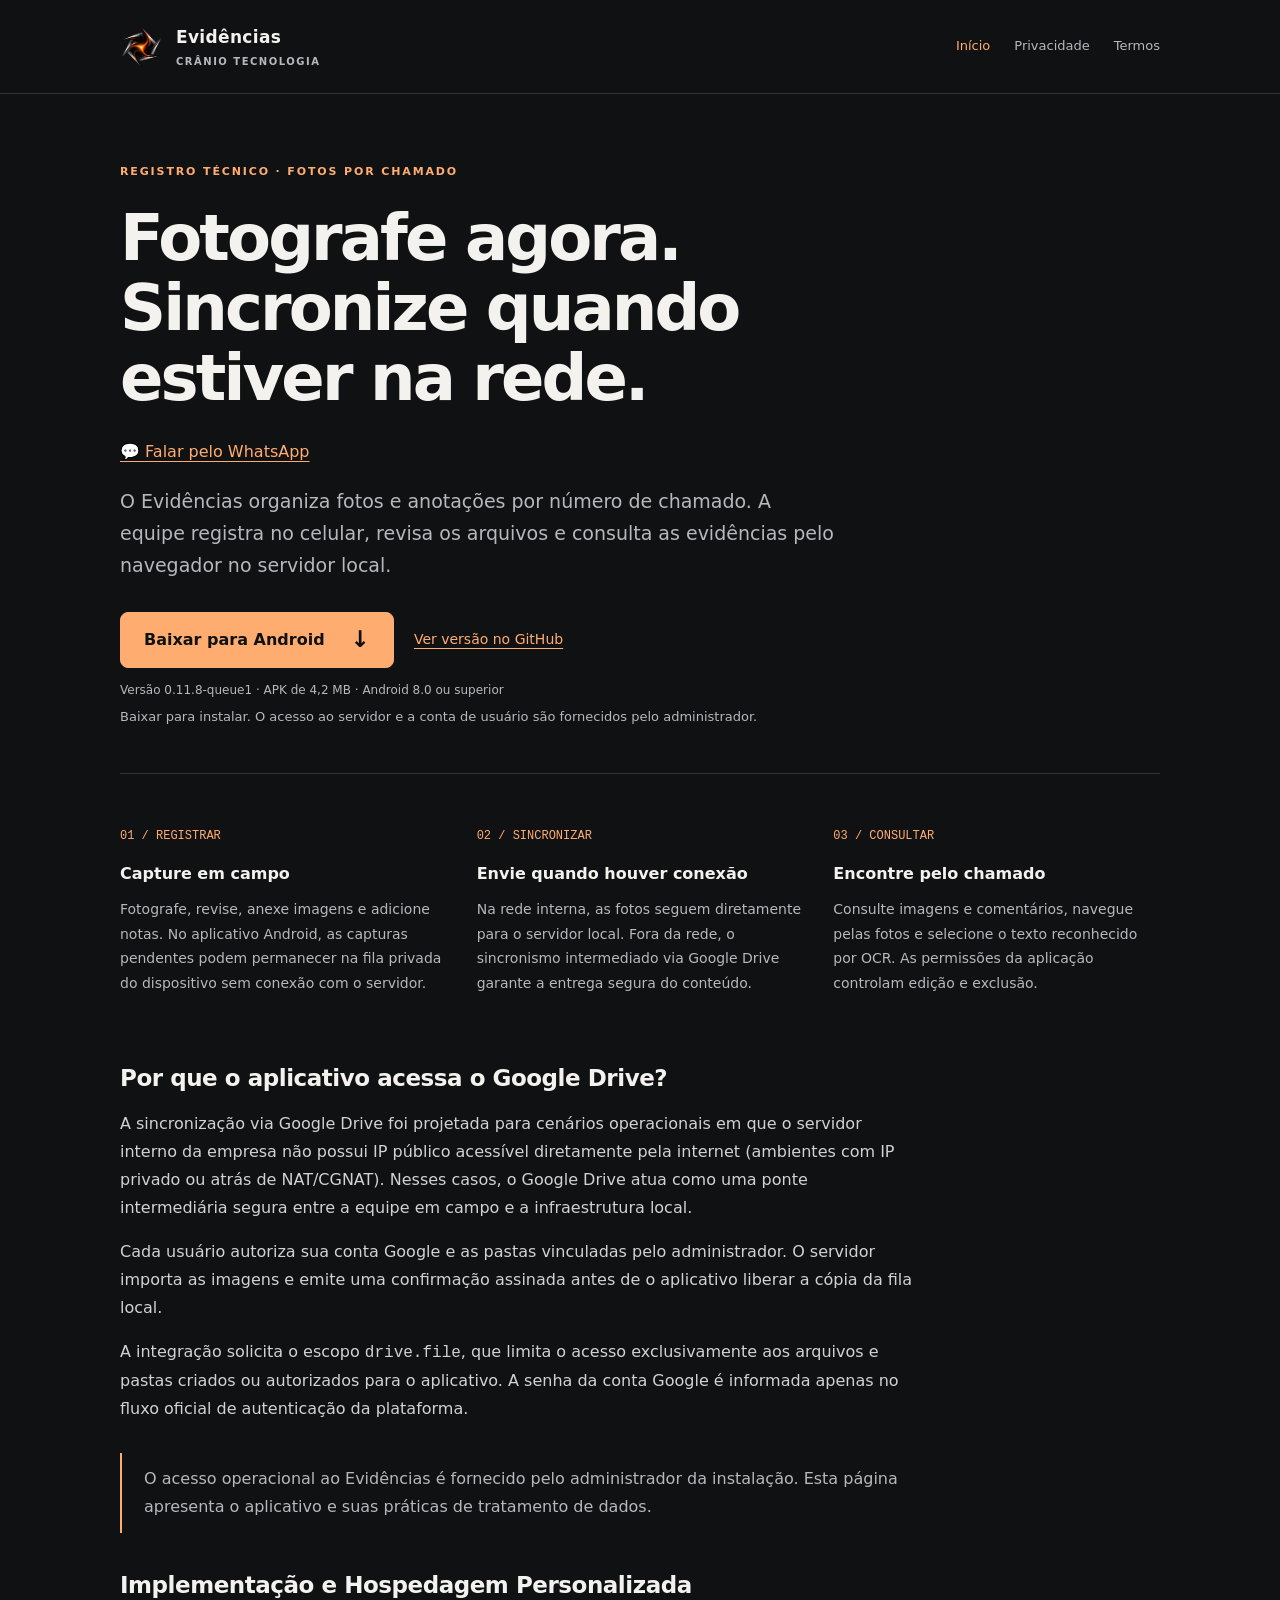
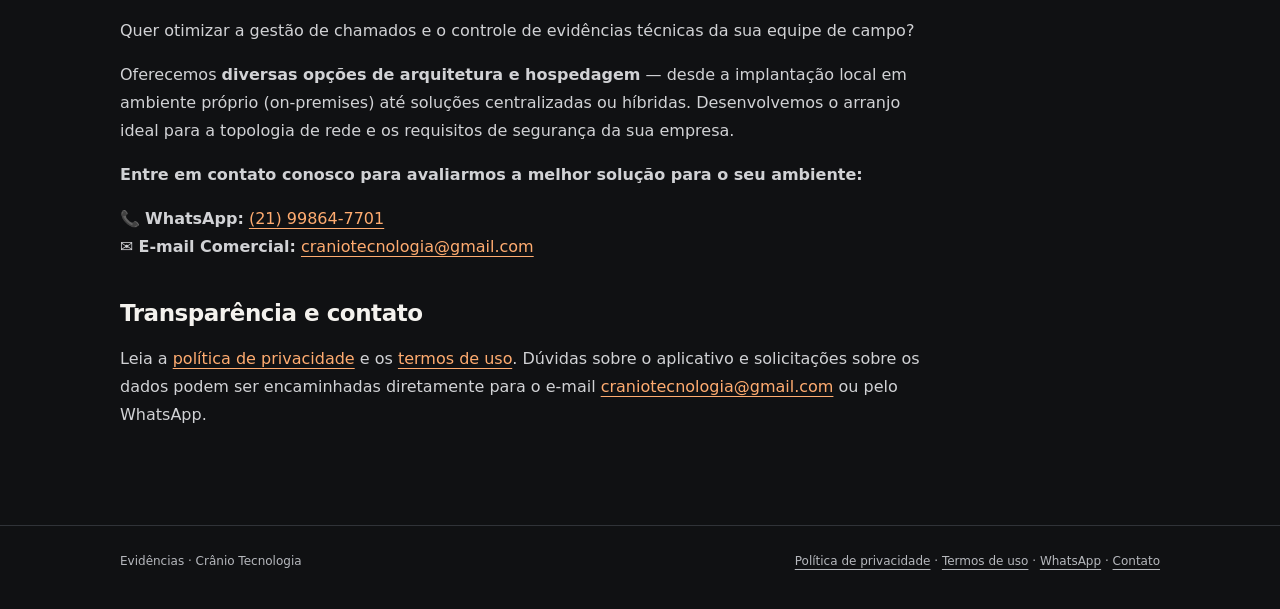
==== index.html @ 1a5af0d9 "Update index.html" ====
<!doctype html>
<html lang="pt-BR">
<head>
  <meta charset="UTF-8">
  <meta name="viewport" content="width=device-width,initial-scale=1">
  <title>Registro de evidências | Evidências — Crânio Tecnologia</title>
  <meta name="description" content="Evidências: registro de fotos por chamado, captura offline e sincronização com servidor local por rede interna ou Google Drive.">
  <link rel="canonical" href="https://craniotecnologia-lang.github.io/">
  <link rel="icon" href="logo.png">
  <link rel="stylesheet" href="style.css">
</head>
<body>
  <header>
    <div class="wrap top">
      <a class="brand" href="index.html">
        <img src="logo.png" width="43" height="43" alt="">
        <span>Evidências<small>Crânio Tecnologia</small></span>
      </a>
      <nav aria-label="Navegação principal">
        <a href="index.html" aria-current="page">Início</a>
        <a href="privacidade.html">Privacidade</a>
        <a href="termos.html">Termos</a>
      </nav>
    </div>
  </header>

  <main class="wrap">
    <div class="eyebrow">Registro técnico · fotos por chamado</div>
    <h1>Fotografe agora.<br>Sincronize quando estiver na rede.</h1>
    
    <!-- Botão do WhatsApp destacado no topo -->
    <div>
      <a class="btn-whatsapp-topo" href="https://wa.me/5521998647701" target="_blank" rel="noopener">
        💬 Falar pelo WhatsApp
      </a>
    </div>

    <p class="intro">O Evidências organiza fotos e anotações por número de chamado. A equipe registra no celular, revisa os arquivos e consulta as evidências pelo navegador no servidor local.</p>

    <section class="download-section" aria-label="Download do aplicativo Android">
      <div class="download-actions">
        <a class="download-button" href="https://github.com/craniotecnologia-lang/craniotecnologia-lang.github.io/releases/download/android-v0.11.8-queue1/evidencias-android-v0.11.8-queue1.apk">Baixar para Android <span aria-hidden="true">↓</span></a>
        <a class="repository-link" href="https://github.com/craniotecnologia-lang/craniotecnologia-lang.github.io/releases/tag/android-v0.11.8-queue1">Ver versão no GitHub</a>
      </div>
      <p class="download-details">Versão 0.11.8-queue1 · APK de 4,2 MB · Android 8.0 ou superior</p>
      <p class="download-help">Baixar para instalar. O acesso ao servidor e a conta de usuário são fornecidos pelo administrador.</p>
    </section>

    <hr class="rule">

    <section class="features" aria-label="Como funciona">
      <article>
        <span class="number">01 / REGISTRAR</span>
        <h3>Capture em campo</h3>
        <p>Fotografe, revise, anexe imagens e adicione notas. No aplicativo Android, as capturas pendentes podem permanecer na fila privada do dispositivo sem conexão com o servidor.</p>
      </article>
      <article>
        <span class="number">02 / SINCRONIZAR</span>
        <h3>Envie quando houver conexão</h3>
        <p>Na rede interna, as fotos seguem diretamente para o servidor local. Fora da rede, o sincronismo intermediado via Google Drive garante a entrega segura do conteúdo.</p>
      </article>
      <article>
        <span class="number">03 / CONSULTAR</span>
        <h3>Encontre pelo chamado</h3>
        <p>Consulte imagens e comentários, navegue pelas fotos e selecione o texto reconhecido por OCR. As permissões da aplicação controlam edição e exclusão.</p>
      </article>
    </section>

    <section class="document">
      <h2>Por que o aplicativo acessa o Google Drive?</h2>
      <p>A sincronização via Google Drive foi projetada para cenários operacionais em que o servidor interno da empresa não possui IP público acessível diretamente pela internet (ambientes com IP privado ou atrás de NAT/CGNAT). Nesses casos, o Google Drive atua como uma ponte intermediária segura entre a equipe em campo e a infraestrutura local.</p>
      <p>Cada usuário autoriza sua conta Google e as pastas vinculadas pelo administrador. O servidor importa as imagens e emite uma confirmação assinada antes de o aplicativo liberar a cópia da fila local.</p>
      <p>A integração solicita o escopo <code>drive.file</code>, que limita o acesso exclusivamente aos arquivos e pastas criados ou autorizados para o aplicativo. A senha da conta Google é informada apenas no fluxo oficial de autenticação da plataforma.</p>
      
      <div class="notice">
        O acesso operacional ao Evidências é fornecido pelo administrador da instalação. Esta página apresenta o aplicativo e suas práticas de tratamento de dados.
      </div>

      <h2>Implementação e Hospedagem Personalizada</h2>
      <p>Quer otimizar a gestão de chamados e o controle de evidências técnicas da sua equipe de campo?</p>
      <p>Oferecemos <strong>diversas opções de arquitetura e hospedagem</strong> — desde a implantação local em ambiente próprio (on-premises) até soluções centralizadas ou híbridas. Desenvolvemos o arranjo ideal para a topologia de rede e os requisitos de segurança da sua empresa.</p>
      <p><strong>Entre em contato conosco para avaliarmos a melhor solução para o seu ambiente:</strong></p>
      <p>
        📞 <strong>WhatsApp:</strong> <a href="https://wa.me/5521998647701" target="_blank" rel="noopener">(21) 99864-7701</a><br>
        ✉️ <strong>E-mail Comercial:</strong> <a href="mailto:craniotecnologia@gmail.com">craniotecnologia@gmail.com</a>
      </p>

      <h2>Transparência e contato</h2>
      <p>Leia a <a href="privacidade.html">política de privacidade</a> e os <a href="termos.html">termos de uso</a>. Dúvidas sobre o aplicativo e solicitações sobre os dados podem ser encaminhadas diretamente para o e-mail <a href="mailto:craniotecnologia@gmail.com">craniotecnologia@gmail.com</a> ou pelo WhatsApp.</p>
    </section>
  </main>

  <footer>
    <div class="wrap bottom">
      <span>Evidências · Crânio Tecnologia</span>
      <span>
        <a href="privacidade.html">Política de privacidade</a> · 
        <a href="termos.html">Termos de uso</a> · 
        <a href="https://wa.me/5521998647701" target="_blank" rel="noopener">WhatsApp</a> · 
        <a href="mailto:craniotecnologia@gmail.com">Contato</a>
      </span>
    </div>
  </footer>
</body>
</html>
---- style.css ----
@charset "UTF-8";
:root{color-scheme:dark;--bg:#101113;--panel:#191b1e;--text:#f4f2ee;--muted:#b6b8bd;--line:#303338;--accent:#ffac70}*{box-sizing:border-box}html{scroll-behavior:smooth}body{margin:0;background:var(--bg);color:var(--text);font:16px/1.75 system-ui,-apple-system,BlinkMacSystemFont,"Segoe UI",sans-serif}a{color:var(--accent);text-underline-offset:4px}a:hover{color:#fff}a:focus-visible{outline:2px solid var(--accent);outline-offset:5px}.wrap{width:min(1040px,calc(100% - 44px));margin:auto}header{border-bottom:1px solid var(--line)}.top{display:flex;align-items:center;justify-content:space-between;gap:24px;padding:23px 0;flex-wrap:wrap}.brand{display:flex;align-items:center;gap:13px;color:var(--text);text-decoration:none;font-size:17px;font-weight:650;letter-spacing:.02em}.brand img{width:43px;height:43px;object-fit:contain}.brand small{display:block;color:var(--muted);font-size:10px;letter-spacing:.15em;text-transform:uppercase}nav{display:flex;gap:24px;flex-wrap:wrap}nav a{color:var(--muted);font-size:13px;text-decoration:none}nav a[aria-current=page]{color:var(--accent)}main{padding:68px 0 80px}.eyebrow{color:var(--accent);font-size:11px;letter-spacing:.17em;text-transform:uppercase;font-weight:650}h1{font-size:clamp(36px,6vw,64px);line-height:1.1;letter-spacing:-.045em;font-weight:600;margin:21px 0 24px;max-width:850px}h2{font-size:23px;line-height:1.35;letter-spacing:-.02em;margin:37px 0 13px}h3{font-size:16px;margin:0 0 9px}.intro{font-size:19px;line-height:1.7;max-width:720px;color:var(--muted)}.rule{margin:46px 0;border:0;border-top:1px solid var(--line)}.features{display:grid;grid-template-columns:repeat(3,1fr);gap:30px;padding:9px 0 31px}.number{font:12px ui-monospace,monospace;color:var(--accent);display:block;margin-bottom:17px}.features p{color:var(--muted);font-size:14px;margin:0}.notice{border-left:2px solid var(--accent);padding:12px 0 12px 22px;margin:30px 0;color:var(--muted);max-width:800px}.document{max-width:800px}.document h1{font-size:clamp(34px,5vw,49px)}.document p,.document li{color:#d1d2d5}.date{font-size:12px;color:var(--muted)}ul{padding-left:22px}li{margin:8px 0}footer{border-top:1px solid var(--line);padding:25px 0 38px;color:var(--muted);font-size:12px}.bottom{display:flex;justify-content:space-between;gap:20px;flex-wrap:wrap}footer a{color:var(--muted)}@media(max-width:620px){main{padding:42px 0 56px}.features{grid-template-columns:1fr;gap:25px}.top{gap:17px}nav{gap:18px}h1{font-size:40px}.intro{font-size:17px}.wrap{width:calc(100% - 36px)}}@media(prefers-reduced-motion:reduce){html{scroll-behavior:auto}}

.download-section{margin:30px 0 0;max-width:760px}.download-actions{display:flex;align-items:center;gap:20px;flex-wrap:wrap}.download-button{display:inline-flex;align-items:center;justify-content:center;gap:26px;padding:13px 23px;min-height:48px;border:1px solid var(--accent);border-radius:8px;background:var(--accent);color:var(--bg);font-size:16px;font-weight:700;text-decoration:none}.download-button:hover{background:#ffc59b;border-color:#ffc59b;color:var(--bg)}.download-button span{font-size:23px;line-height:1}.repository-link{font-size:14px}.download-details{font-size:12px;color:var(--muted);margin:12px 0 5px}.download-help{font-size:13px;line-height:1.65;color:var(--muted);margin:0;max-width:680px}@media(max-width:420px){.download-button{width:100%}.download-actions{gap:12px}}
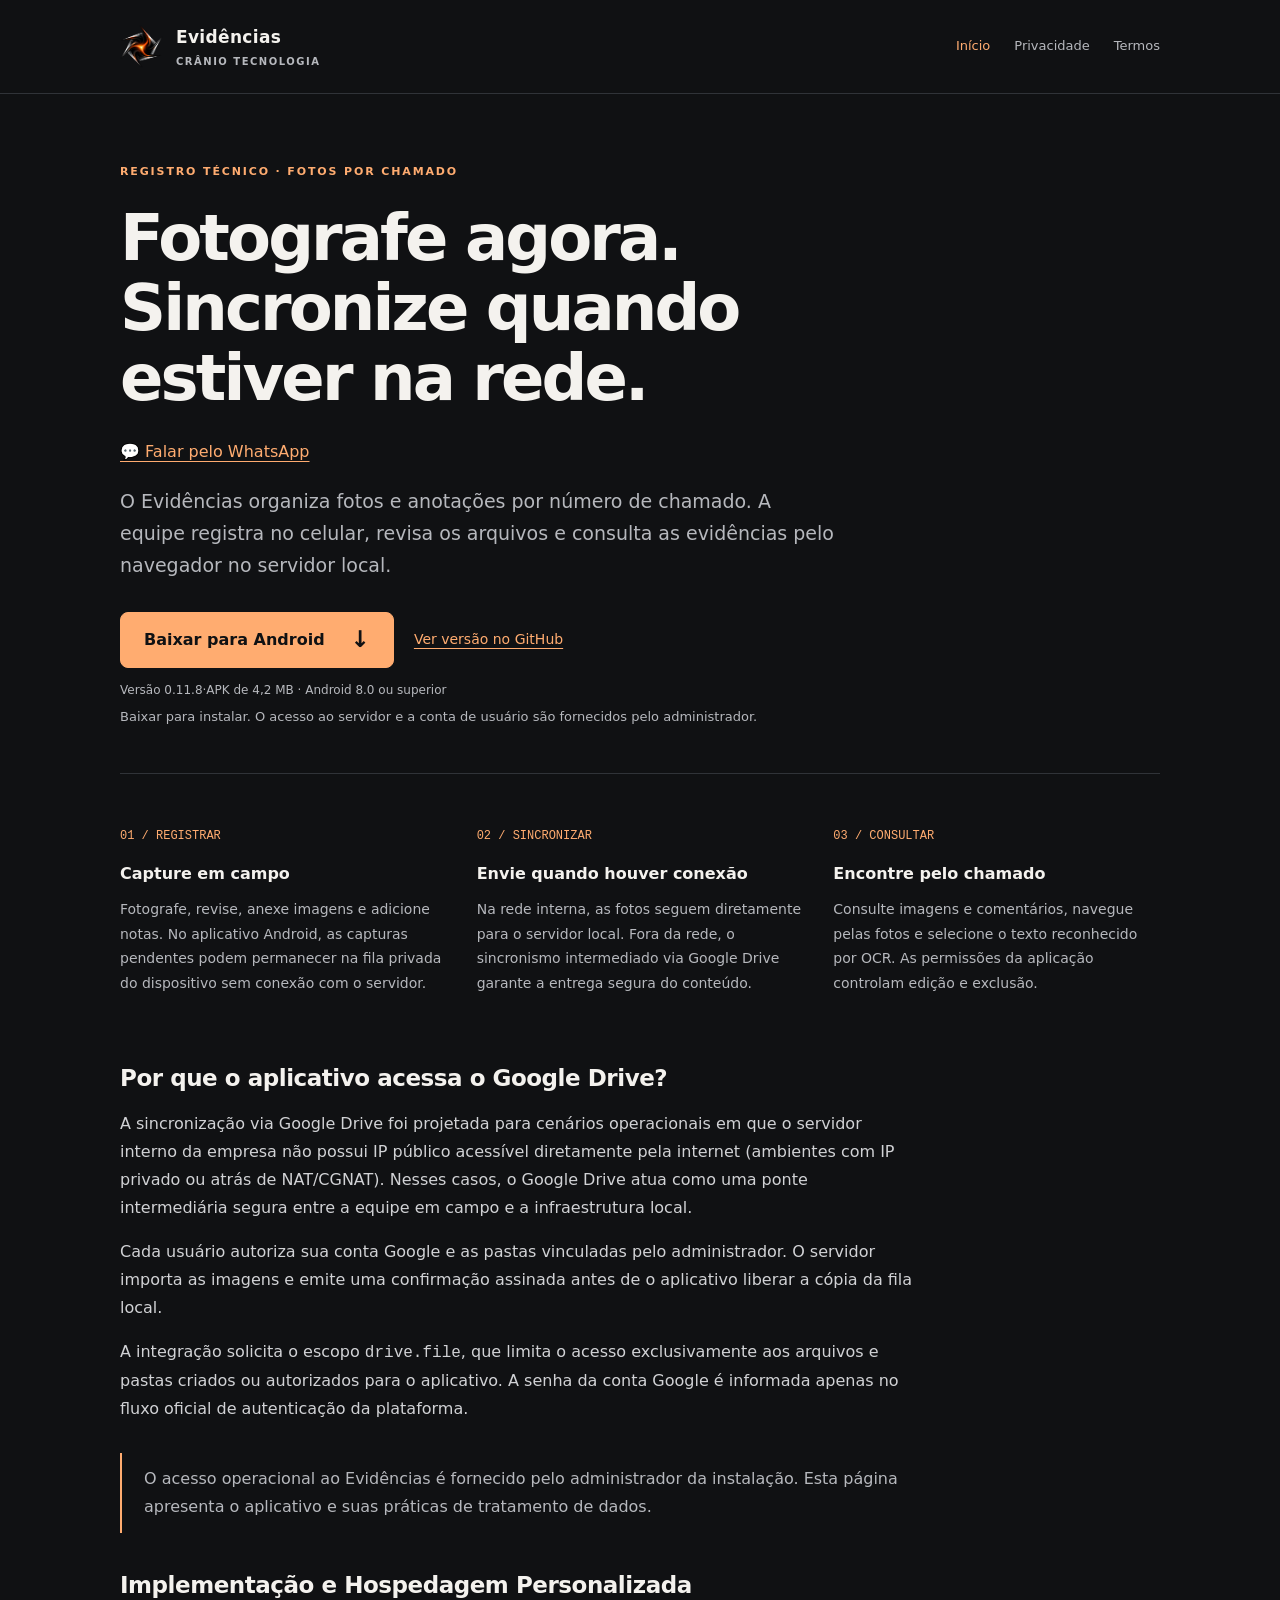
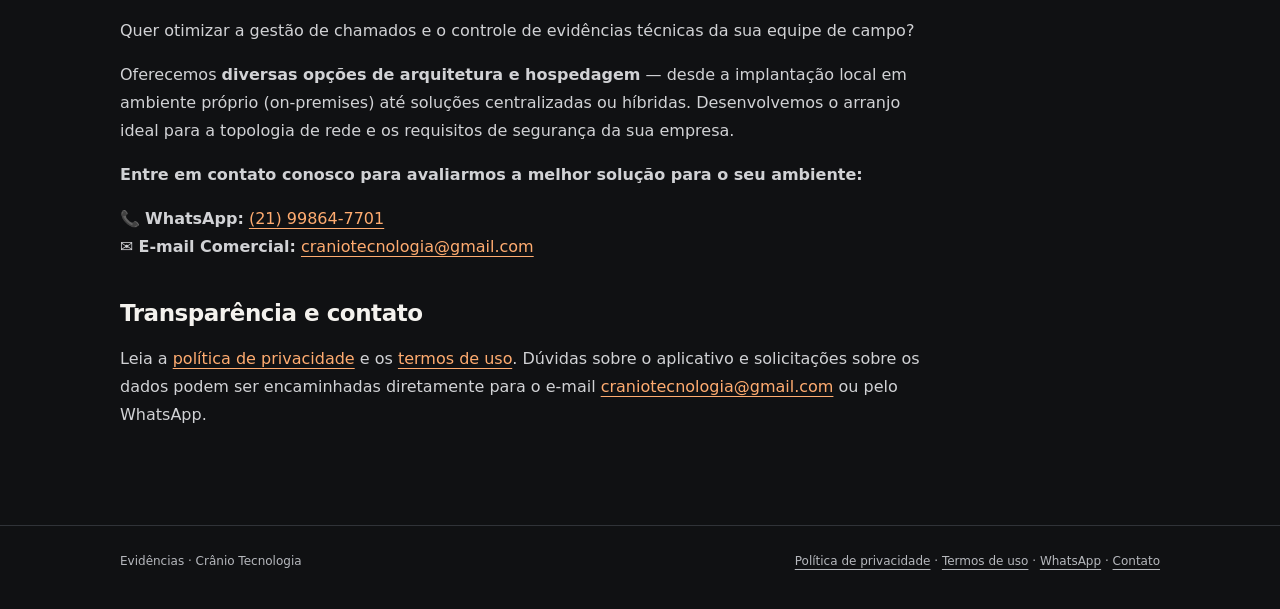
==== commit 0dbb29fa: "Update index.html" ====
--- a/index.html
+++ b/index.html
@@ -42,7 +42,7 @@
         <a class="download-button" href="https://github.com/craniotecnologia-lang/craniotecnologia-lang.github.io/releases/download/android-v0.11.8-queue1/evidencias-android-v0.11.8-queue1.apk">Baixar para Android <span aria-hidden="true">↓</span></a>
         <a class="repository-link" href="https://github.com/craniotecnologia-lang/craniotecnologia-lang.github.io/releases/tag/android-v0.11.8-queue1">Ver versão no GitHub</a>
       </div>
-      <p class="download-details">Versão 0.11.8-queue1 · APK de 4,2 MB · Android 8.0 ou superior</p>
+      <p class="download-details">Versão 0.11.8·APK de 4,2 MB · Android 8.0 ou superior</p>
       <p class="download-help">Baixar para instalar. O acesso ao servidor e a conta de usuário são fornecidos pelo administrador.</p>
     </section>
 
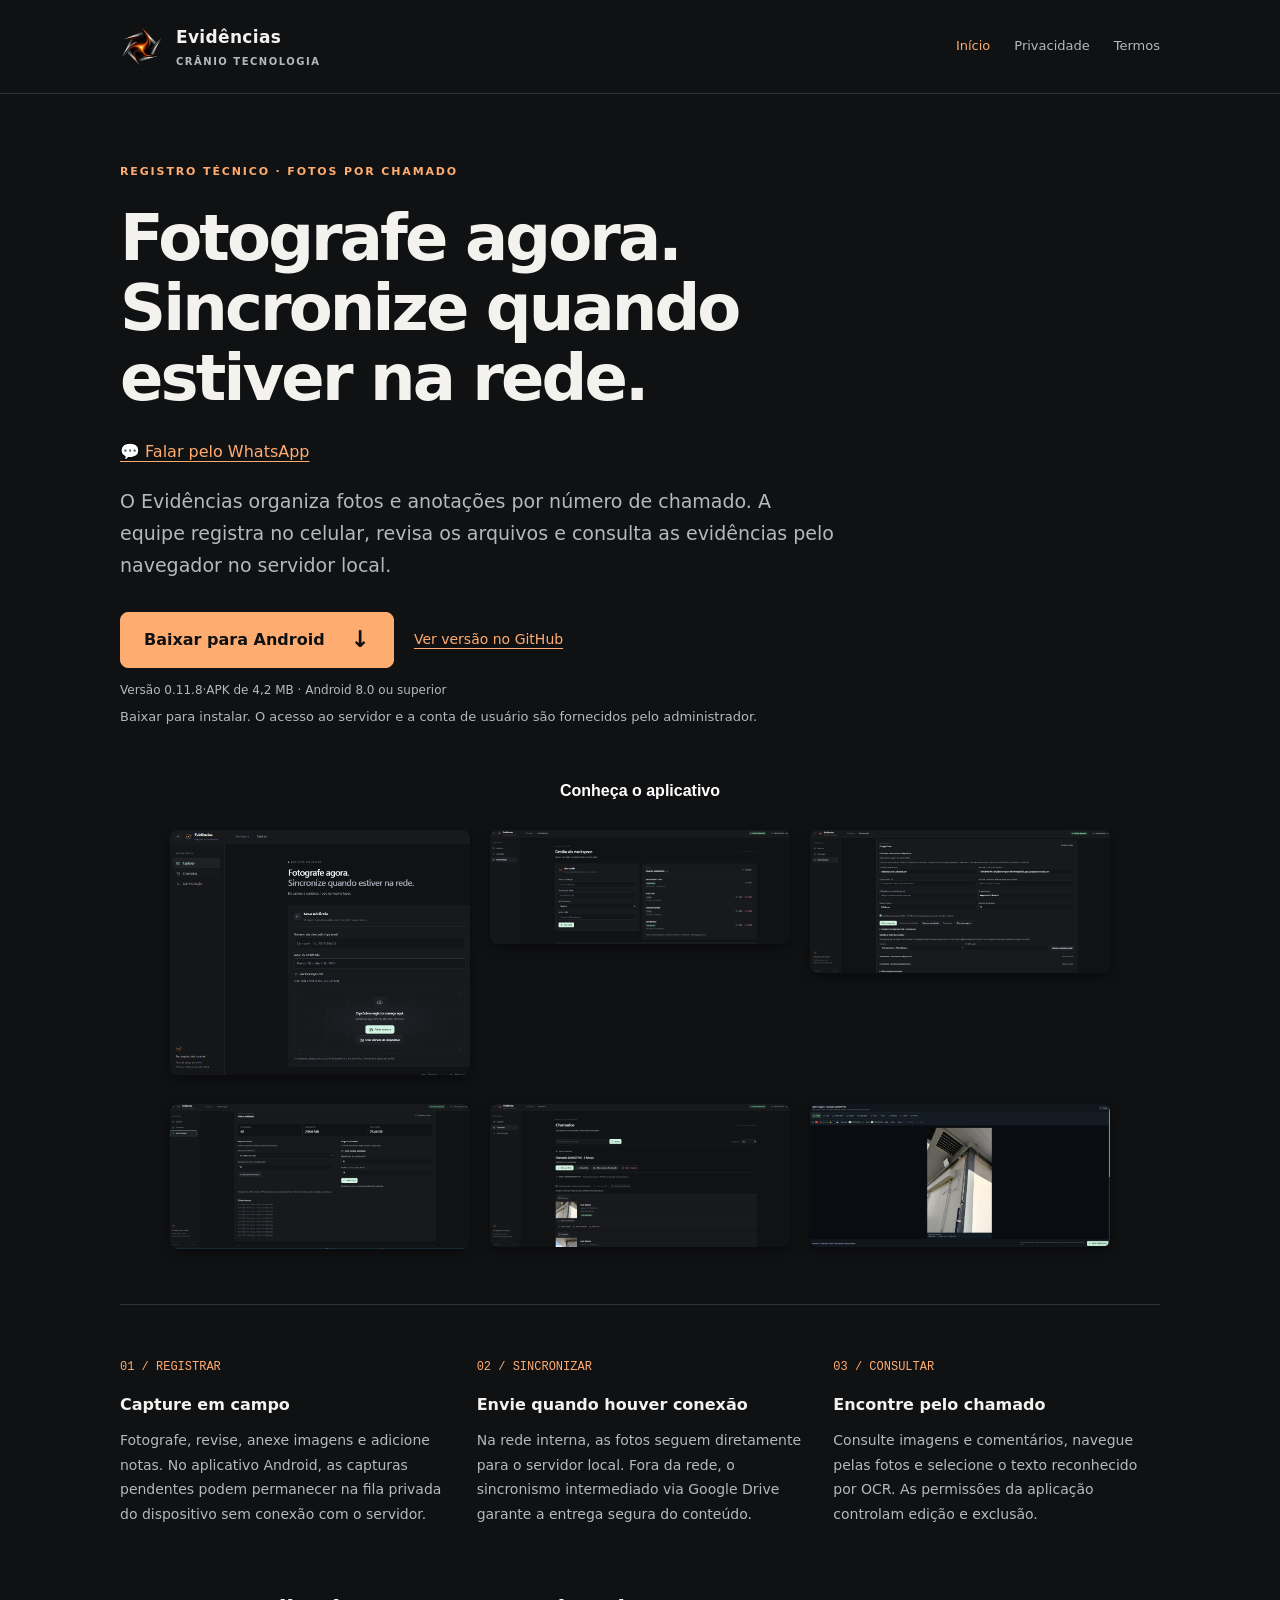
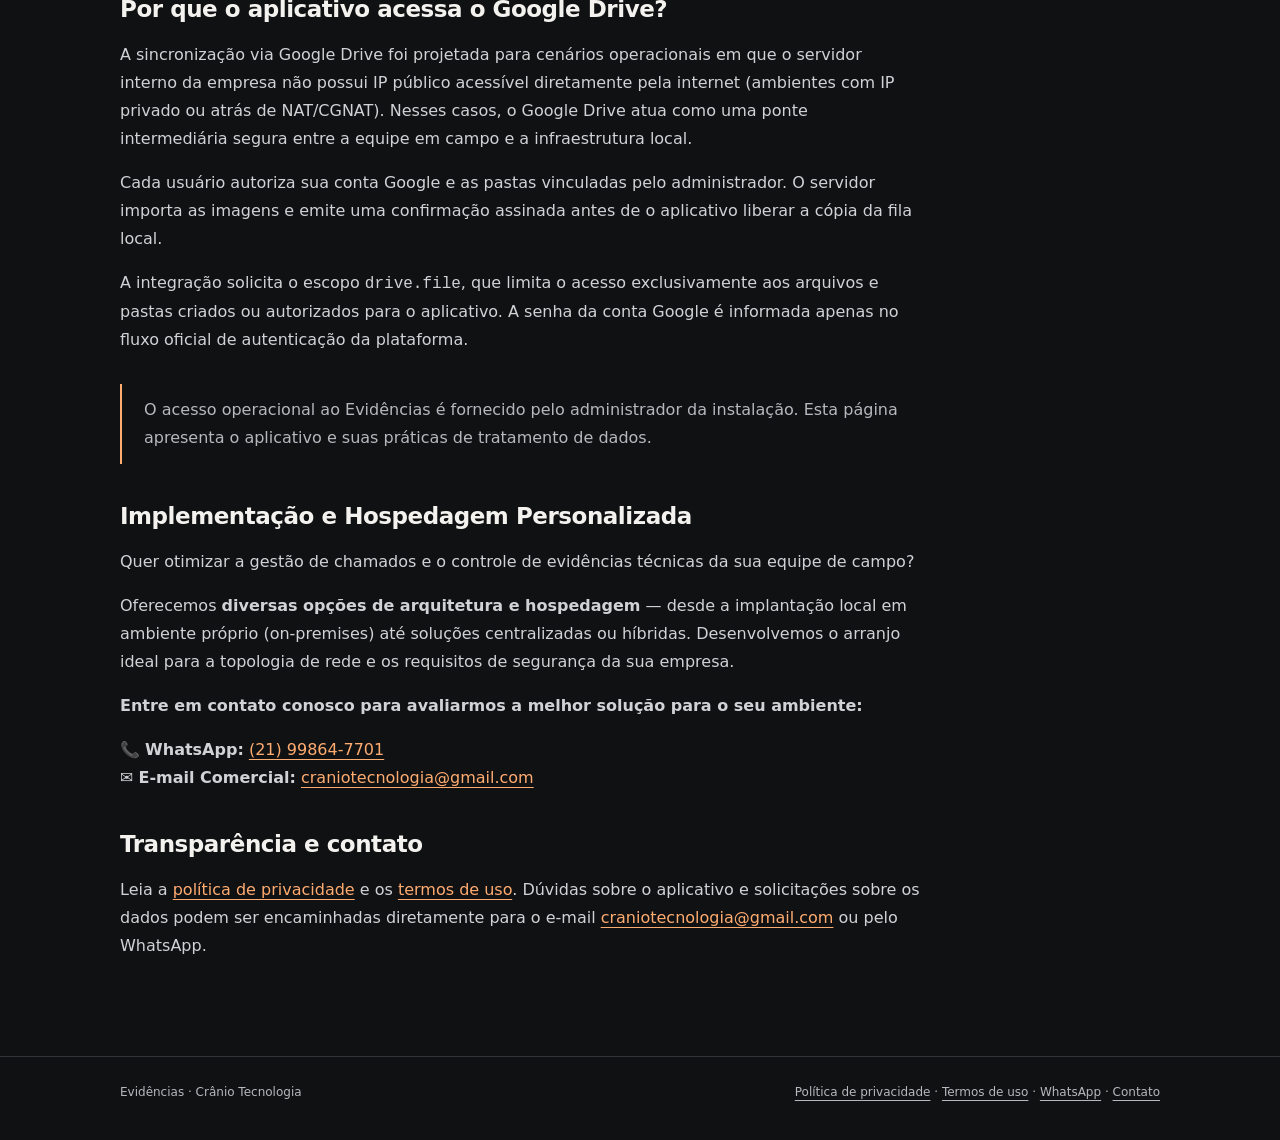
==== commit 13505f3c: "Update index.html" ====
--- a/index.html
+++ b/index.html
@@ -45,6 +45,37 @@
       <p class="download-details">Versão 0.11.8·APK de 4,2 MB · Android 8.0 ou superior</p>
       <p class="download-help">Baixar para instalar. O acesso ao servidor e a conta de usuário são fornecidos pelo administrador.</p>
     </section>
+    <div style="margin-top: 50px; text-align: center;">
+    <h3 style="color: #fff; margin-bottom: 25px; font-family: sans-serif;">Conheça o aplicativo</h3>
+    
+    <div style="display: flex; flex-wrap: wrap; justify-content: center; gap: 20px; max-width: 1000px; margin: 0 auto;">
+        
+        <div style="flex: 1 1 280px; max-width: 300px;">
+            <img src="Captura de tela 2026-11-12 095607.png" alt="Tela 1 do Aplicativo" style="width: 100%; height: auto; border-radius: 8px; box-shadow: 0 4px 12px rgba(0,0,0,0.4);">
+        </div>
+
+        <div style="flex: 1 1 280px; max-width: 300px;">
+            <img src="Captura de tela 2026-11-12 095617.png" alt="Tela 2 do Aplicativo" style="width: 100%; height: auto; border-radius: 8px; box-shadow: 0 4px 12px rgba(0,0,0,0.4);">
+        </div>
+
+        <div style="flex: 1 1 280px; max-width: 300px;">
+            <img src="Captura de tela 2026-11-12 095637.png" alt="Tela 3 do Aplicativo" style="width: 100%; height: auto; border-radius: 8px; box-shadow: 0 4px 12px rgba(0,0,0,0.4);">
+        </div>
+
+        <div style="flex: 1 1 280px; max-width: 300px;">
+            <img src="Captura de tela 2026-11-12 095651.png" alt="Tela 4 do Aplicativo" style="width: 100%; height: auto; border-radius: 8px; box-shadow: 0 4px 12px rgba(0,0,0,0.4);">
+        </div>
+
+        <div style="flex: 1 1 280px; max-width: 300px;">
+            <img src="Captura de tela 2026-11-12 095707.png" alt="Tela 5 do Aplicativo" style="width: 100%; height: auto; border-radius: 8px; box-shadow: 0 4px 12px rgba(0,0,0,0.4);">
+        </div>
+
+        <div style="flex: 1 1 280px; max-width: 300px;">
+            <img src="Captura de tela 2026-11-12 095736.png" alt="Tela 6 do Aplicativo" style="width: 100%; height: auto; border-radius: 8px; box-shadow: 0 4px 12px rgba(0,0,0,0.4);">
+        </div>
+
+    </div>
+</div>
 
     <hr class="rule">
 
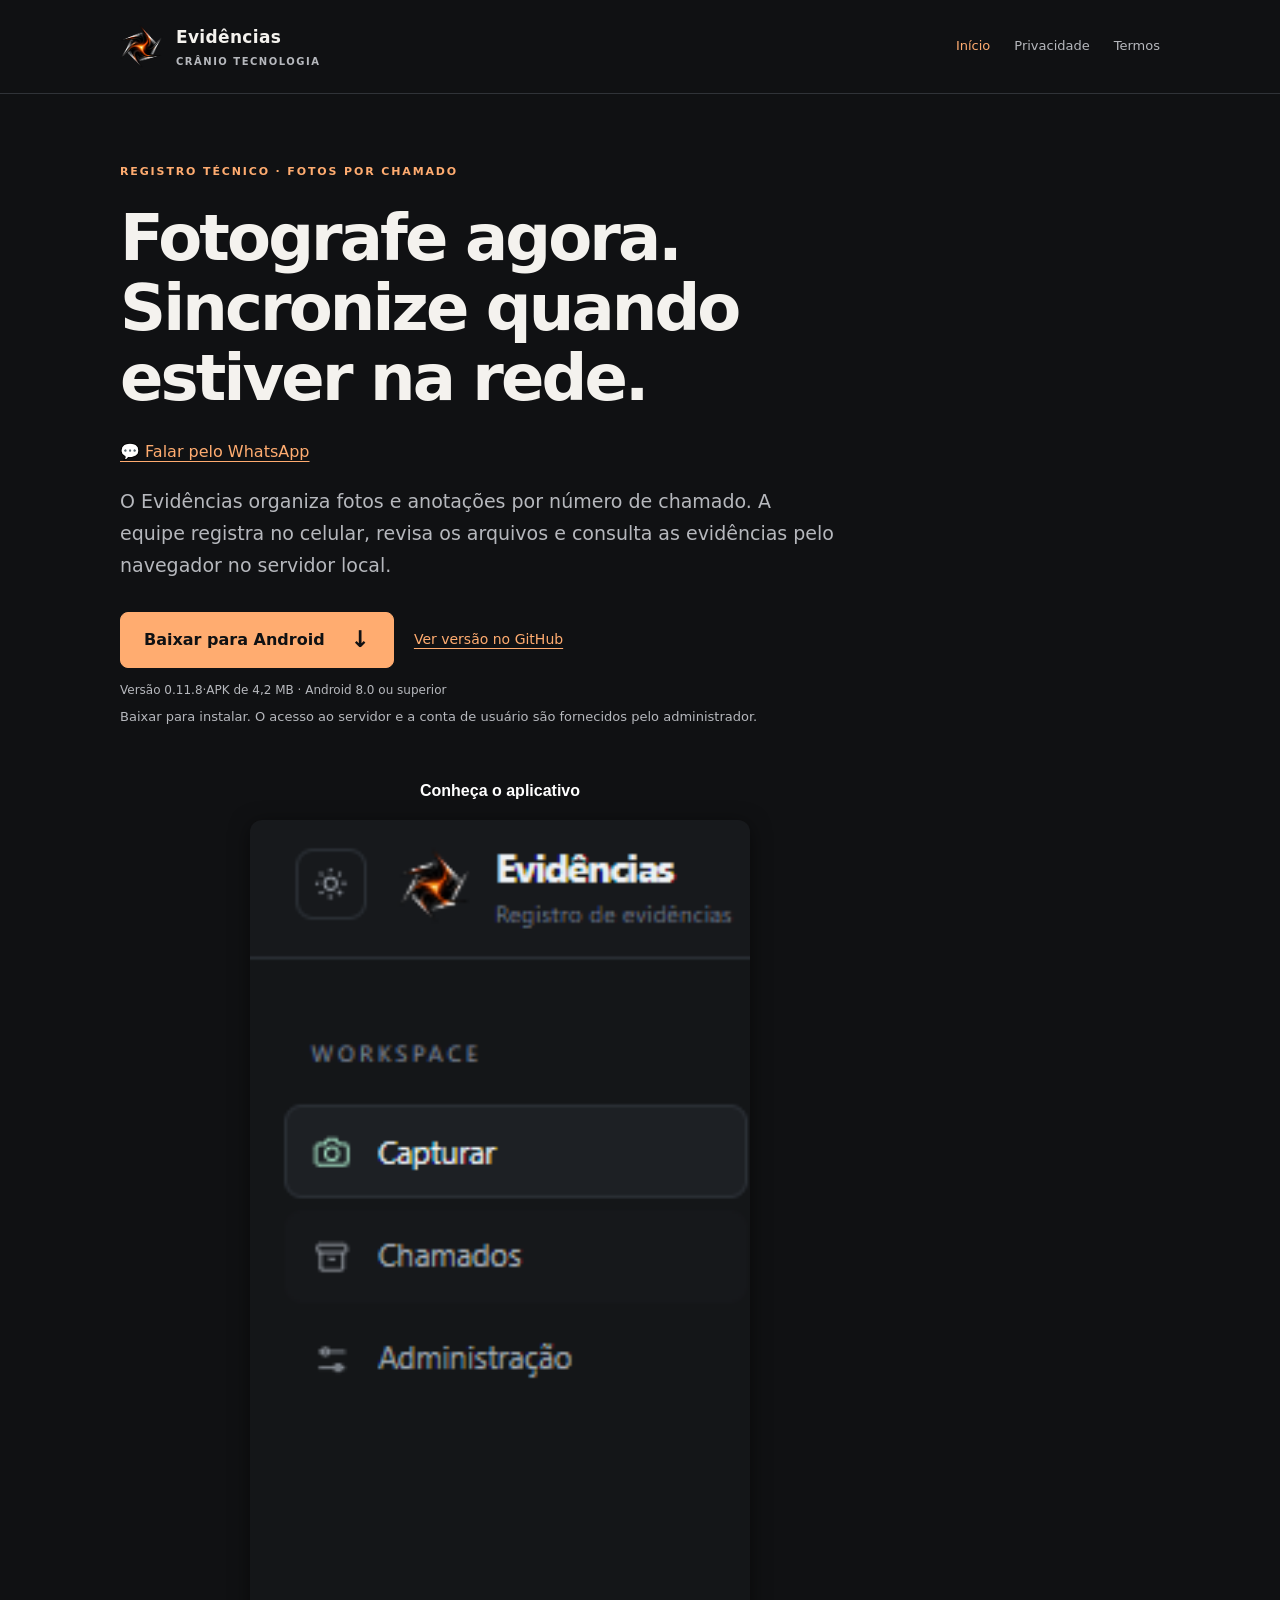
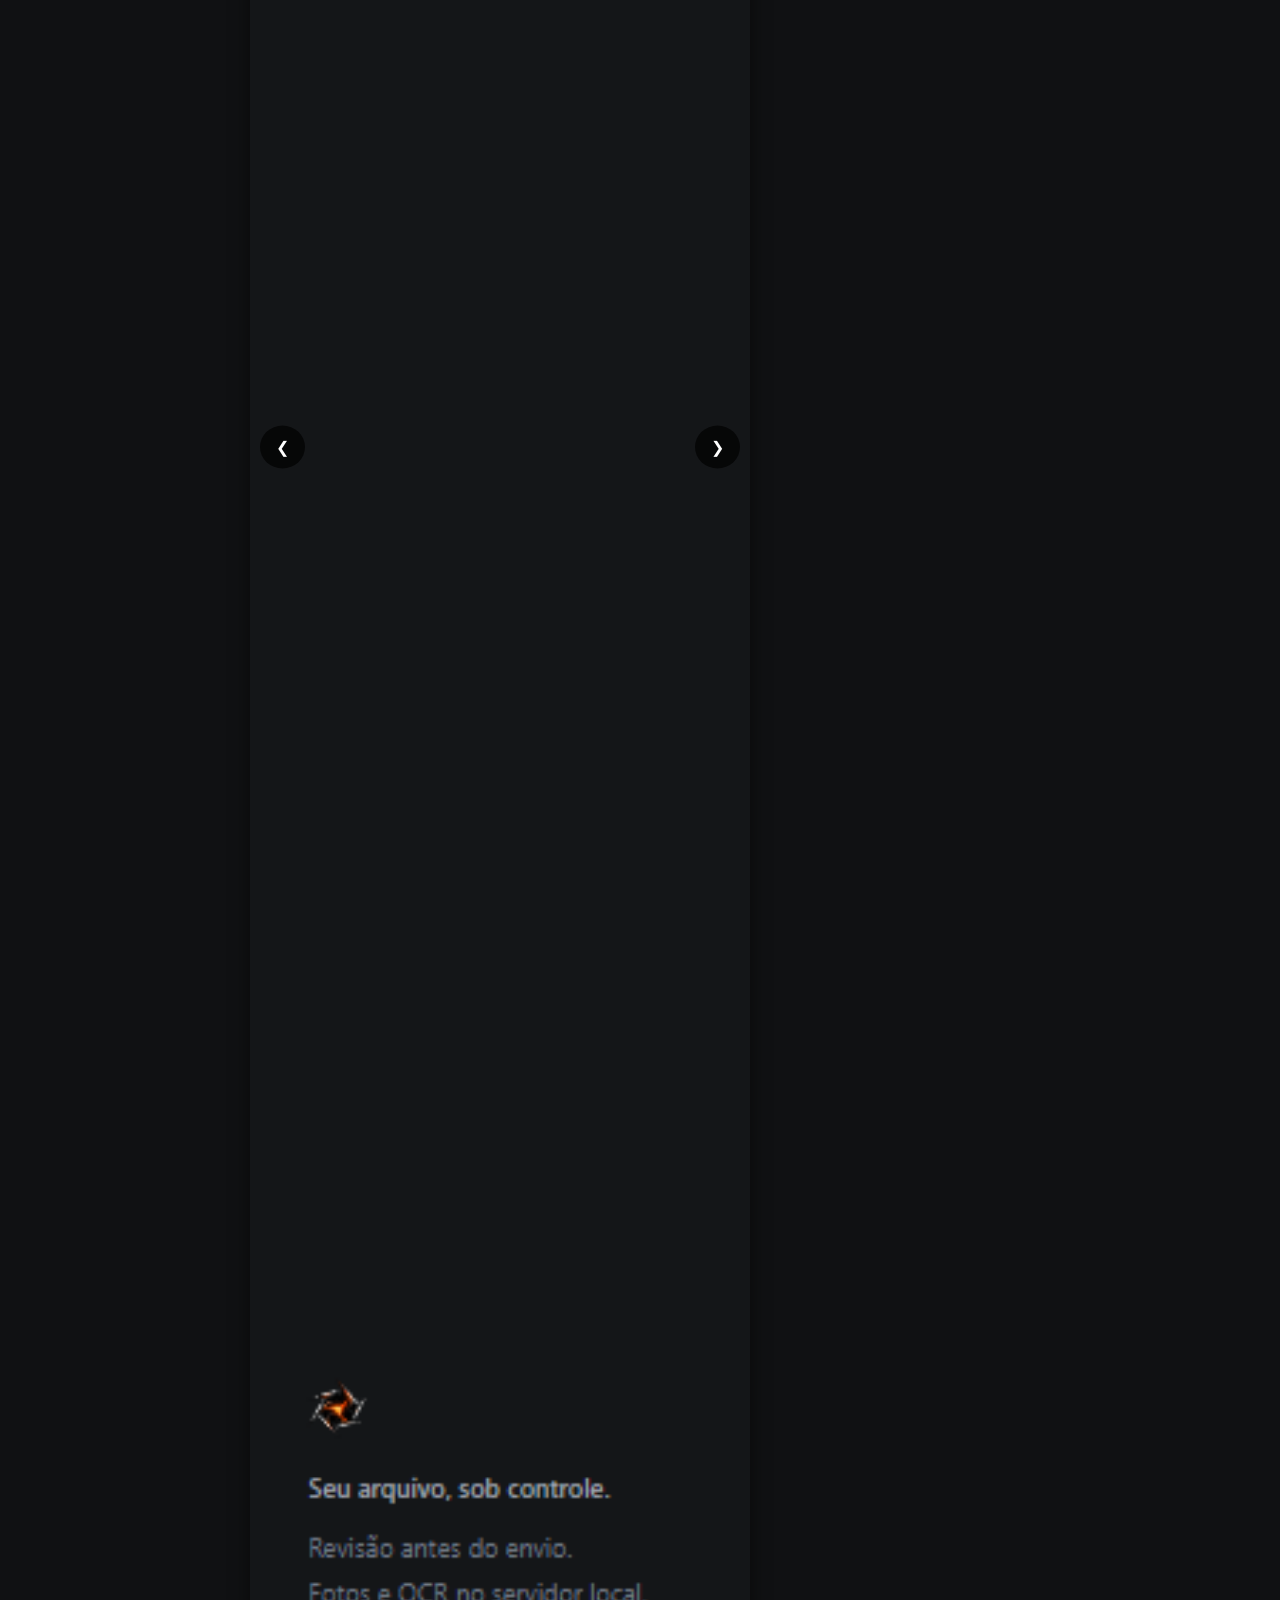
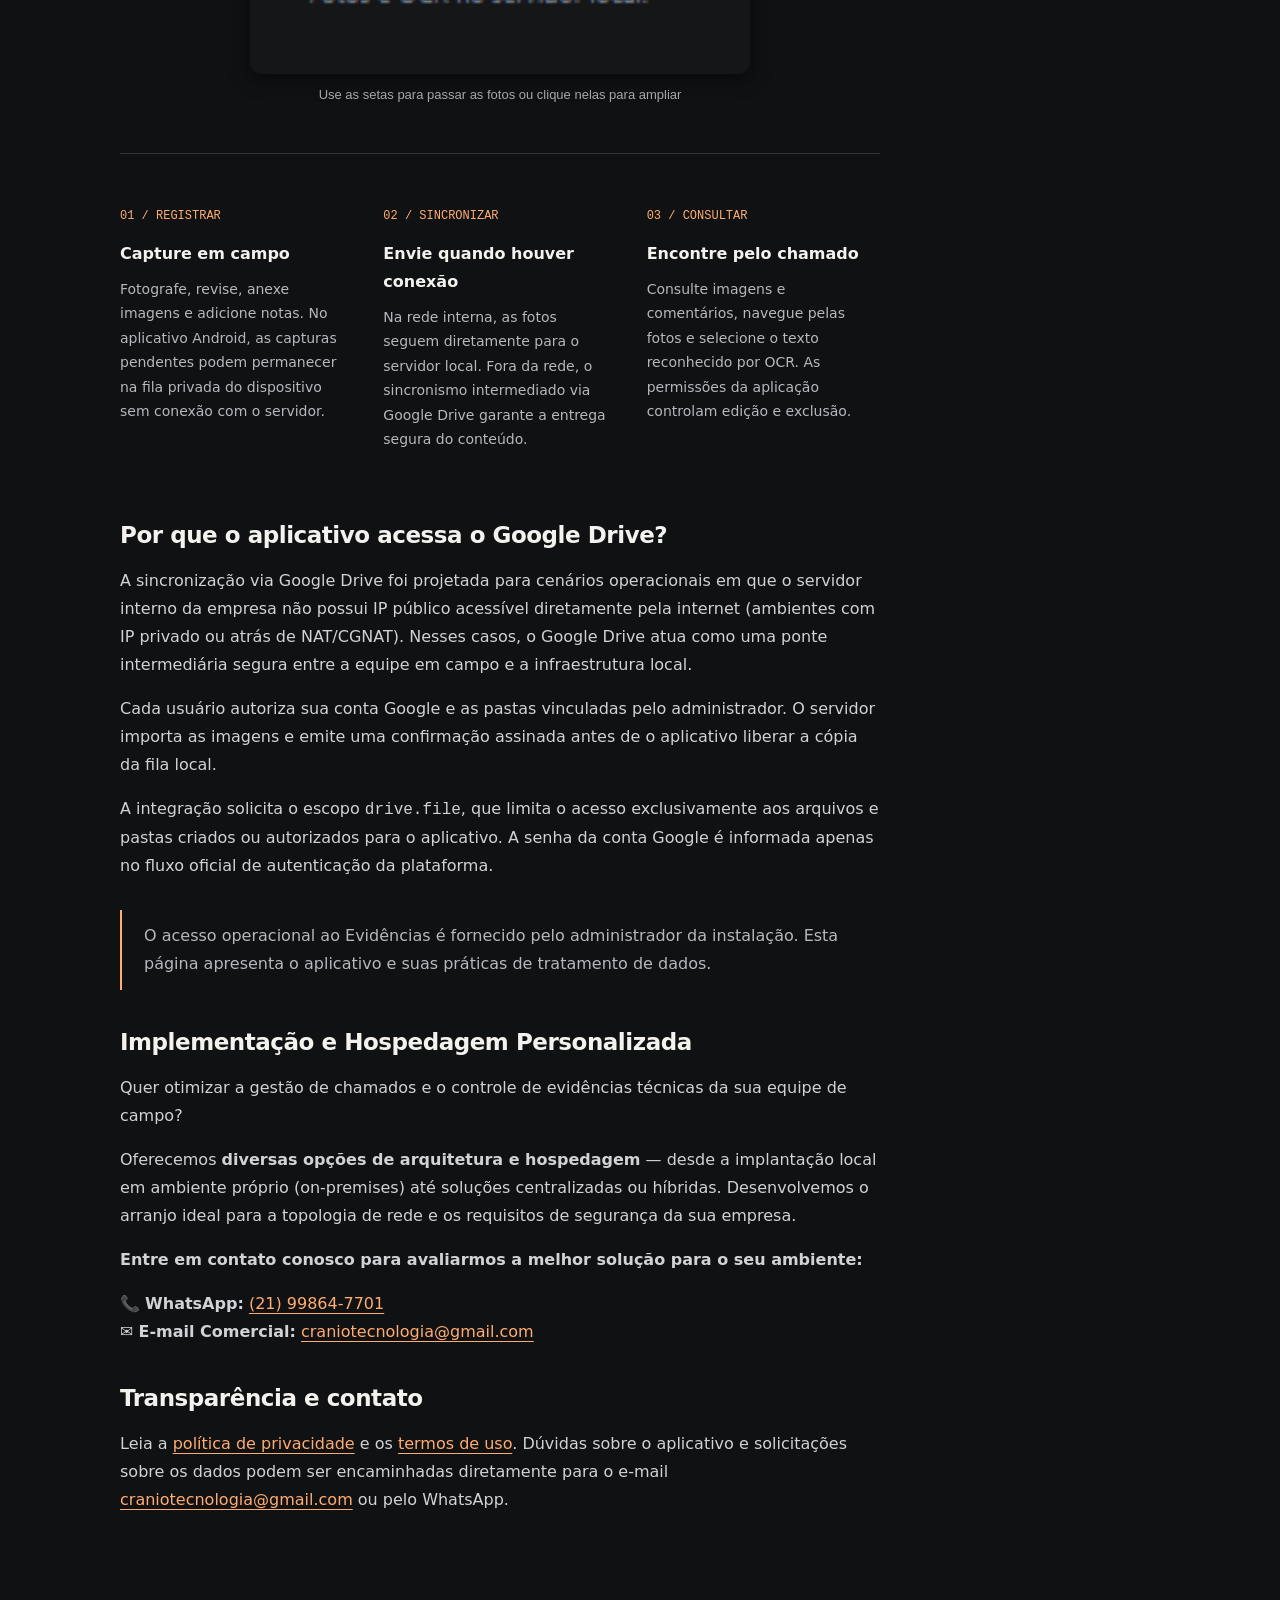
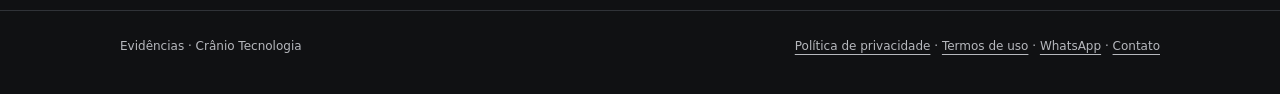
==== commit 00c2d686: "Update index.html" ====
--- a/index.html
+++ b/index.html
@@ -44,37 +44,78 @@
       </div>
       <p class="download-details">Versão 0.11.8·APK de 4,2 MB · Android 8.0 ou superior</p>
       <p class="download-help">Baixar para instalar. O acesso ao servidor e a conta de usuário são fornecidos pelo administrador.</p>
-    </section>
-    <div style="margin-top: 50px; text-align: center;">
-    <h3 style="color: #fff; margin-bottom: 25px; font-family: sans-serif;">Conheça o aplicativo</h3>
+   <!-- Seção do Carrossel de Capturas de Tela -->
+<div style="margin-top: 50px; text-align: center;">
+    <h3 style="color: #fff; margin-bottom: 15px; font-family: sans-serif;">Conheça o aplicativo</h3>
     
-    <div style="display: flex; flex-wrap: wrap; justify-content: center; gap: 20px; max-width: 1000px; margin: 0 auto;">
+    <!-- Container principal do Carrossel -->
+    <div style="position: relative; max-width: 500px; margin: 0 auto; overflow: hidden; border-radius: 12px; box-shadow: 0 4px 20px rgba(0,0,0,0.5); background: #111;">
         
-        <div style="flex: 1 1 280px; max-width: 300px;">
-            <img src="Captura de tela 2026-11-12 095607.png" alt="Tela 1 do Aplicativo" style="width: 100%; height: auto; border-radius: 8px; box-shadow: 0 4px 12px rgba(0,0,0,0.4);">
+        <!-- Faixa de imagens -->
+        <div class="carousel-track" style="display: flex; transition: transform 0.4s ease-in-out; width: 600%;">
+            
+            <div style="min-width: 100%; box-sizing: border-box; cursor: pointer;" onclick="openLightbox(this.querySelector('img').src)">
+                <img src="Captura de tela 2026-11-12 095607.png" alt="Tela 1" style="width: 100%; height: auto; display: block;">
+            </div>
+            <div style="min-width: 100%; box-sizing: border-box; cursor: pointer;" onclick="openLightbox(this.querySelector('img').src)">
+                <img src="Captura de tela 2026-11-12 095617.png" alt="Tela 2" style="width: 100%; height: auto; display: block;">
+            </div>
+            <div style="min-width: 100%; box-sizing: border-box; cursor: pointer;" onclick="openLightbox(this.querySelector('img').src)">
+                <img src="Captura de tela 2026-11-12 095637.png" alt="Tela 3" style="width: 100%; height: auto; display: block;">
+            </div>
+            <div style="min-width: 100%; box-sizing: border-box; cursor: pointer;" onclick="openLightbox(this.querySelector('img').src)">
+                <img src="Captura de tela 2026-11-12 095651.png" alt="Tela 4" style="width: 100%; height: auto; display: block;">
+            </div>
+            <div style="min-width: 100%; box-sizing: border-box; cursor: pointer;" onclick="openLightbox(this.querySelector('img').src)">
+                <img src="Captura de tela 2026-11-12 095707.png" alt="Tela 5" style="width: 100%; height: auto; display: block;">
+            </div>
+            <div style="min-width: 100%; box-sizing: border-box; cursor: pointer;" onclick="openLightbox(this.querySelector('img').src)">
+                <img src="Captura de tela 2026-11-12 095736.png" alt="Tela 6" style="width: 100%; height: auto; display: block;">
+            </div>
+
         </div>
 
-        <div style="flex: 1 1 280px; max-width: 300px;">
-            <img src="Captura de tela 2026-11-12 095617.png" alt="Tela 2 do Aplicativo" style="width: 100%; height: auto; border-radius: 8px; box-shadow: 0 4px 12px rgba(0,0,0,0.4);">
-        </div>
+        <!-- Botões de Navegação (Esquerda / Direita) -->
+        <button onclick="moveSlide(-1)" style="position: absolute; top: 50%; left: 10px; transform: translateY(-50%); background: rgba(0,0,0,0.7); color: white; border: none; padding: 12px 16px; cursor: pointer; border-radius: 50%; font-size: 16px; z-index: 10; transition: background 0.2s;">&#10094;</button>
+        <button onclick="moveSlide(1)" style="position: absolute; top: 50%; right: 10px; transform: translateY(-50%); background: rgba(0,0,0,0.7); color: white; border: none; padding: 12px 16px; cursor: pointer; border-radius: 50%; font-size: 16px; z-index: 10; transition: background 0.2s;">&#10095;</button>
+    </div>
+    
+    <p style="color: #aaa; font-size: 13px; margin-top: 10px; font-family: sans-serif;">Use as setas para passar as fotos ou clique nelas para ampliar</p>
+</div>
 
-        <div style="flex: 1 1 280px; max-width: 300px;">
-            <img src="Captura de tela 2026-11-12 095637.png" alt="Tela 3 do Aplicativo" style="width: 100%; height: auto; border-radius: 8px; box-shadow: 0 4px 12px rgba(0,0,0,0.4);">
-        </div>
+<!-- Modal de Ampliação (Lightbox) -->
+<div id="lightbox-modal" style="display: none; position: fixed; top: 0; left: 0; width: 100%; height: 100%; background: rgba(0,0,0,0.9); z-index: 9999; align-items: center; justify-content: center; cursor: pointer;" onclick="closeLightbox()">
+    <span style="position: absolute; top: 20px; right: 30px; color: #fff; font-size: 40px; font-weight: bold; cursor: pointer;">&times;</span>
+    <img id="lightbox-img" src="" style="max-width: 90%; max-height: 90%; border-radius: 8px; box-shadow: 0 0 25px rgba(255,255,255,0.2);">
+</div>
 
-        <div style="flex: 1 1 280px; max-width: 300px;">
-            <img src="Captura de tela 2026-11-12 095651.png" alt="Tela 4 do Aplicativo" style="width: 100%; height: auto; border-radius: 8px; box-shadow: 0 4px 12px rgba(0,0,0,0.4);">
-        </div>
+<!-- Script de Controle do Carrossel e do Zoom -->
+<script>
+    let currentSlide = 0;
+    const totalSlides = 6;
 
-        <div style="flex: 1 1 280px; max-width: 300px;">
-            <img src="Captura de tela 2026-11-12 095707.png" alt="Tela 5 do Aplicativo" style="width: 100%; height: auto; border-radius: 8px; box-shadow: 0 4px 12px rgba(0,0,0,0.4);">
-        </div>
+    function moveSlide(direction) {
+        currentSlide += direction;
+        if (currentSlide < 0) {
+            currentSlide = totalSlides - 1;
+        } else if (currentSlide >= totalSlides) {
+            currentSlide = 0;
+        }
+        const track = document.querySelector('.carousel-track');
+        track.style.transform = `translateX(-${currentSlide * 100}%)`;
+    }
 
-        <div style="flex: 1 1 280px; max-width: 300px;">
-            <img src="Captura de tela 2026-11-12 095736.png" alt="Tela 6 do Aplicativo" style="width: 100%; height: auto; border-radius: 8px; box-shadow: 0 4px 12px rgba(0,0,0,0.4);">
-        </div>
+    function openLightbox(src) {
+        const modal = document.getElementById('lightbox-modal');
+        const img = document.getElementById('lightbox-img');
+        img.src = src;
+        modal.style.display = 'flex';
+    }
 
-    </div>
+    function closeLightbox() {
+        document.getElementById('lightbox-modal').style.display = 'none';
+    }
+</script>
 </div>
 
     <hr class="rule">
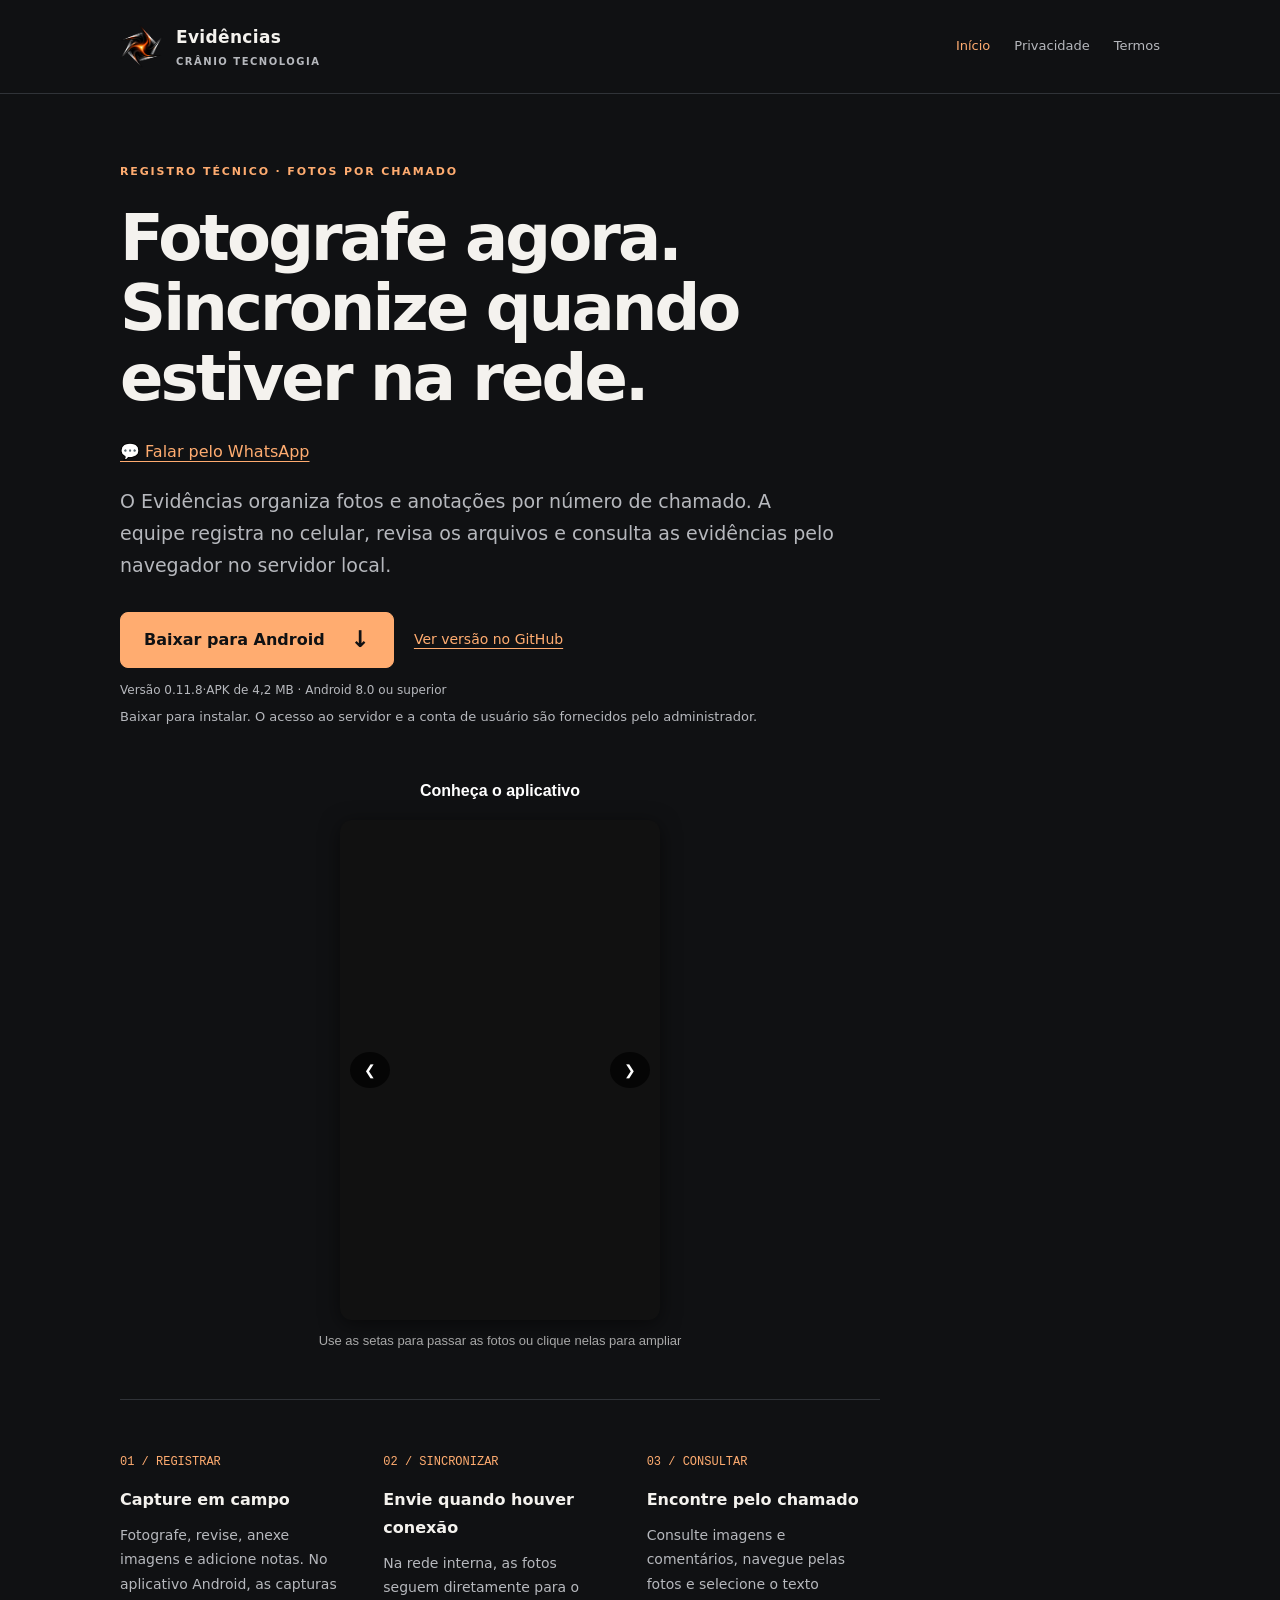
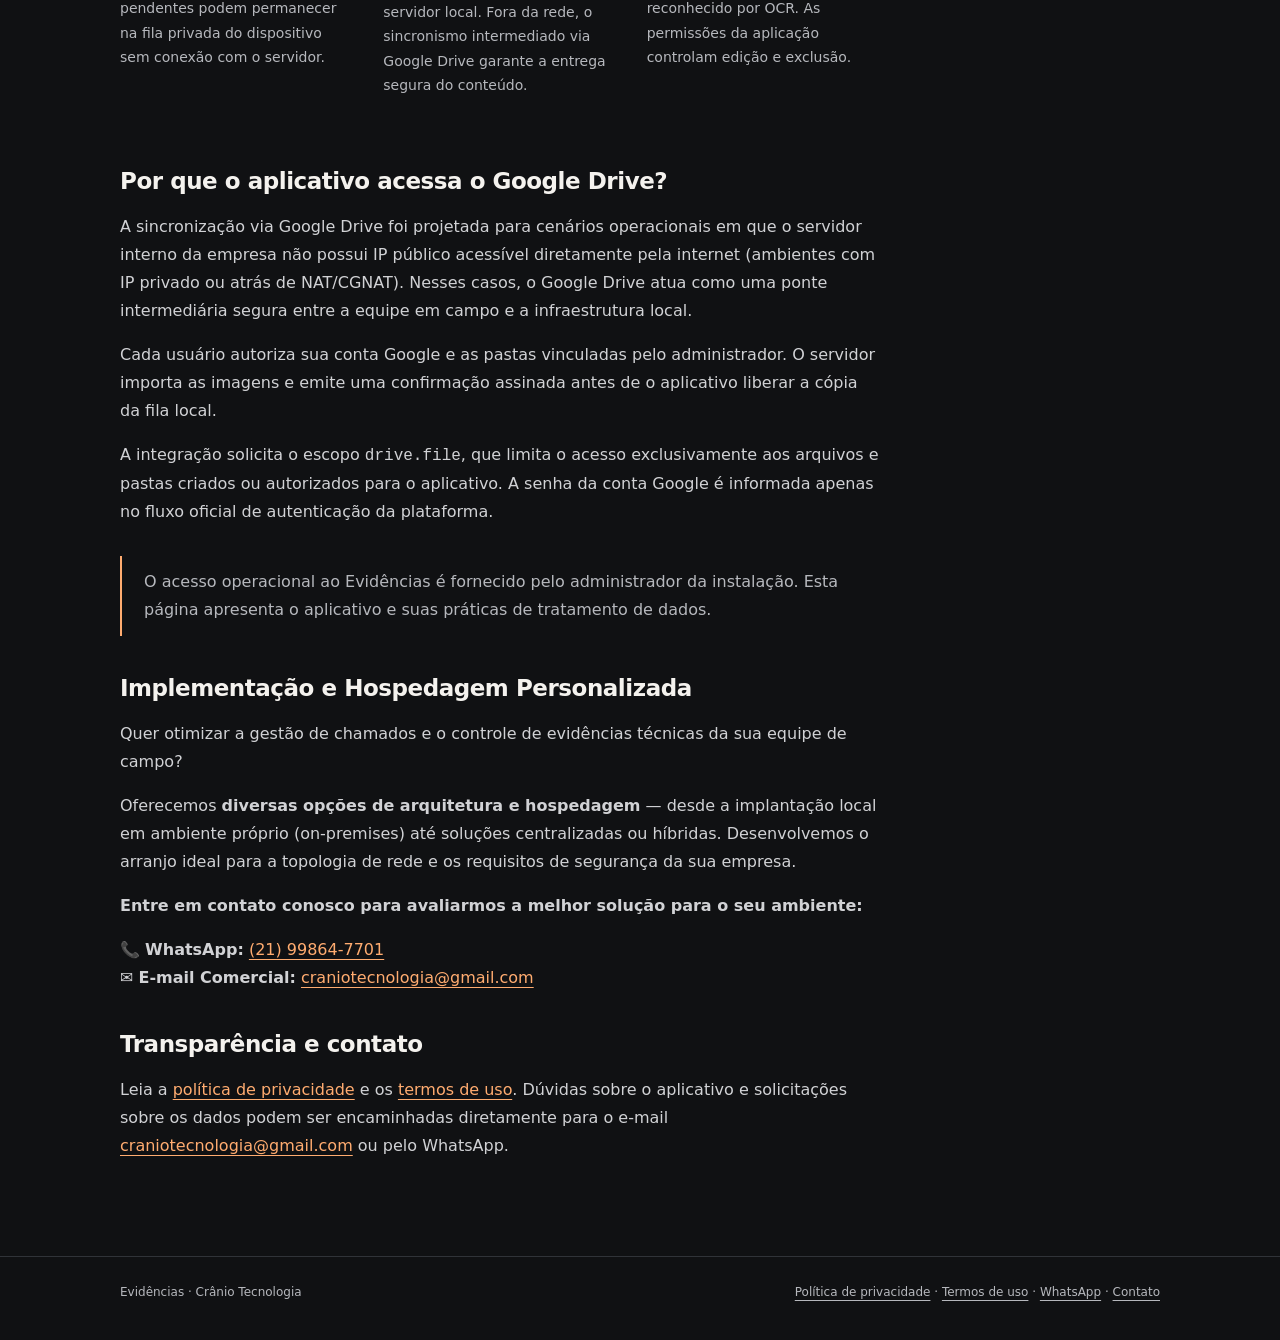
==== commit 0c85dfda: "Update index.html" ====
--- a/index.html
+++ b/index.html
@@ -44,40 +44,40 @@
       </div>
       <p class="download-details">Versão 0.11.8·APK de 4,2 MB · Android 8.0 ou superior</p>
       <p class="download-help">Baixar para instalar. O acesso ao servidor e a conta de usuário são fornecidos pelo administrador.</p>
-   <!-- Seção do Carrossel de Capturas de Tela -->
+  <!-- Seção do Carrossel de Capturas de Tela Ajustado -->
 <div style="margin-top: 50px; text-align: center;">
     <h3 style="color: #fff; margin-bottom: 15px; font-family: sans-serif;">Conheça o aplicativo</h3>
     
-    <!-- Container principal do Carrossel -->
-    <div style="position: relative; max-width: 500px; margin: 0 auto; overflow: hidden; border-radius: 12px; box-shadow: 0 4px 20px rgba(0,0,0,0.5); background: #111;">
+    <!-- Container principal do Carrossel com tamanho controlado -->
+    <div style="position: relative; max-width: 320px; margin: 0 auto; overflow: hidden; border-radius: 12px; box-shadow: 0 4px 20px rgba(0,0,0,0.5); background: #111;">
         
         <!-- Faixa de imagens -->
         <div class="carousel-track" style="display: flex; transition: transform 0.4s ease-in-out; width: 600%;">
             
-            <div style="min-width: 100%; box-sizing: border-box; cursor: pointer;" onclick="openLightbox(this.querySelector('img').src)">
-                <img src="Captura de tela 2026-11-12 095607.png" alt="Tela 1" style="width: 100%; height: auto; display: block;">
+            <div style="min-width: 100%; box-sizing: border-box; cursor: pointer; display: flex; align-items: center; justify-content: center;" onclick="openLightbox(this.querySelector('img').src)">
+                <img src="Captura de tela 2026-11-12 095607.png" alt="Tela 1" style="width: 100%; height: auto; max-height: 500px; object-fit: contain; display: block;">
             </div>
-            <div style="min-width: 100%; box-sizing: border-box; cursor: pointer;" onclick="openLightbox(this.querySelector('img').src)">
-                <img src="Captura de tela 2026-11-12 095617.png" alt="Tela 2" style="width: 100%; height: auto; display: block;">
+            <div style="min-width: 100%; box-sizing: border-box; cursor: pointer; display: flex; align-items: center; justify-content: center;" onclick="openLightbox(this.querySelector('img').src)">
+                <img src="Captura de tela 2026-11-12 095617.png" alt="Tela 2" style="width: 100%; height: auto; max-height: 500px; object-fit: contain; display: block;">
             </div>
-            <div style="min-width: 100%; box-sizing: border-box; cursor: pointer;" onclick="openLightbox(this.querySelector('img').src)">
-                <img src="Captura de tela 2026-11-12 095637.png" alt="Tela 3" style="width: 100%; height: auto; display: block;">
+            <div style="min-width: 100%; box-sizing: border-box; cursor: pointer; display: flex; align-items: center; justify-content: center;" onclick="openLightbox(this.querySelector('img').src)">
+                <img src="Captura de tela 2026-11-12 095637.png" alt="Tela 3" style="width: 100%; height: auto; max-height: 500px; object-fit: contain; display: block;">
             </div>
-            <div style="min-width: 100%; box-sizing: border-box; cursor: pointer;" onclick="openLightbox(this.querySelector('img').src)">
-                <img src="Captura de tela 2026-11-12 095651.png" alt="Tela 4" style="width: 100%; height: auto; display: block;">
+            <div style="min-width: 100%; box-sizing: border-box; cursor: pointer; display: flex; align-items: center; justify-content: center;" onclick="openLightbox(this.querySelector('img').src)">
+                <img src="Captura de tela 2026-11-12 095651.png" alt="Tela 4" style="width: 100%; height: auto; max-height: 500px; object-fit: contain; display: block;">
             </div>
-            <div style="min-width: 100%; box-sizing: border-box; cursor: pointer;" onclick="openLightbox(this.querySelector('img').src)">
-                <img src="Captura de tela 2026-11-12 095707.png" alt="Tela 5" style="width: 100%; height: auto; display: block;">
+            <div style="min-width: 100%; box-sizing: border-box; cursor: pointer; display: flex; align-items: center; justify-content: center;" onclick="openLightbox(this.querySelector('img').src)">
+                <img src="Captura de tela 2026-11-12 095707.png" alt="Tela 5" style="width: 100%; height: auto; max-height: 500px; object-fit: contain; display: block;">
             </div>
-            <div style="min-width: 100%; box-sizing: border-box; cursor: pointer;" onclick="openLightbox(this.querySelector('img').src)">
-                <img src="Captura de tela 2026-11-12 095736.png" alt="Tela 6" style="width: 100%; height: auto; display: block;">
+            <div style="min-width: 100%; box-sizing: border-box; cursor: pointer; display: flex; align-items: center; justify-content: center;" onclick="openLightbox(this.querySelector('img').src)">
+                <img src="Captura de tela 2026-11-12 095736.png" alt="Tela 6" style="width: 100%; height: auto; max-height: 500px; object-fit: contain; display: block;">
             </div>
 
         </div>
 
         <!-- Botões de Navegação (Esquerda / Direita) -->
-        <button onclick="moveSlide(-1)" style="position: absolute; top: 50%; left: 10px; transform: translateY(-50%); background: rgba(0,0,0,0.7); color: white; border: none; padding: 12px 16px; cursor: pointer; border-radius: 50%; font-size: 16px; z-index: 10; transition: background 0.2s;">&#10094;</button>
-        <button onclick="moveSlide(1)" style="position: absolute; top: 50%; right: 10px; transform: translateY(-50%); background: rgba(0,0,0,0.7); color: white; border: none; padding: 12px 16px; cursor: pointer; border-radius: 50%; font-size: 16px; z-index: 10; transition: background 0.2s;">&#10095;</button>
+        <button onclick="moveSlide(-1)" style="position: absolute; top: 50%; left: 10px; transform: translateY(-50%); background: rgba(0,0,0,0.7); color: white; border: none; padding: 10px 14px; cursor: pointer; border-radius: 50%; font-size: 14px; z-index: 10; transition: background 0.2s;">&#10094;</button>
+        <button onclick="moveSlide(1)" style="position: absolute; top: 50%; right: 10px; transform: translateY(-50%); background: rgba(0,0,0,0.7); color: white; border: none; padding: 10px 14px; cursor: pointer; border-radius: 50%; font-size: 14px; z-index: 10; transition: background 0.2s;">&#10095;</button>
     </div>
     
     <p style="color: #aaa; font-size: 13px; margin-top: 10px; font-family: sans-serif;">Use as setas para passar as fotos ou clique nelas para ampliar</p>
@@ -89,7 +89,7 @@
     <img id="lightbox-img" src="" style="max-width: 90%; max-height: 90%; border-radius: 8px; box-shadow: 0 0 25px rgba(255,255,255,0.2);">
 </div>
 
-<!-- Script de Controle do Carrossel e do Zoom -->
+<!-- Script de Controle -->
 <script>
     let currentSlide = 0;
     const totalSlides = 6;
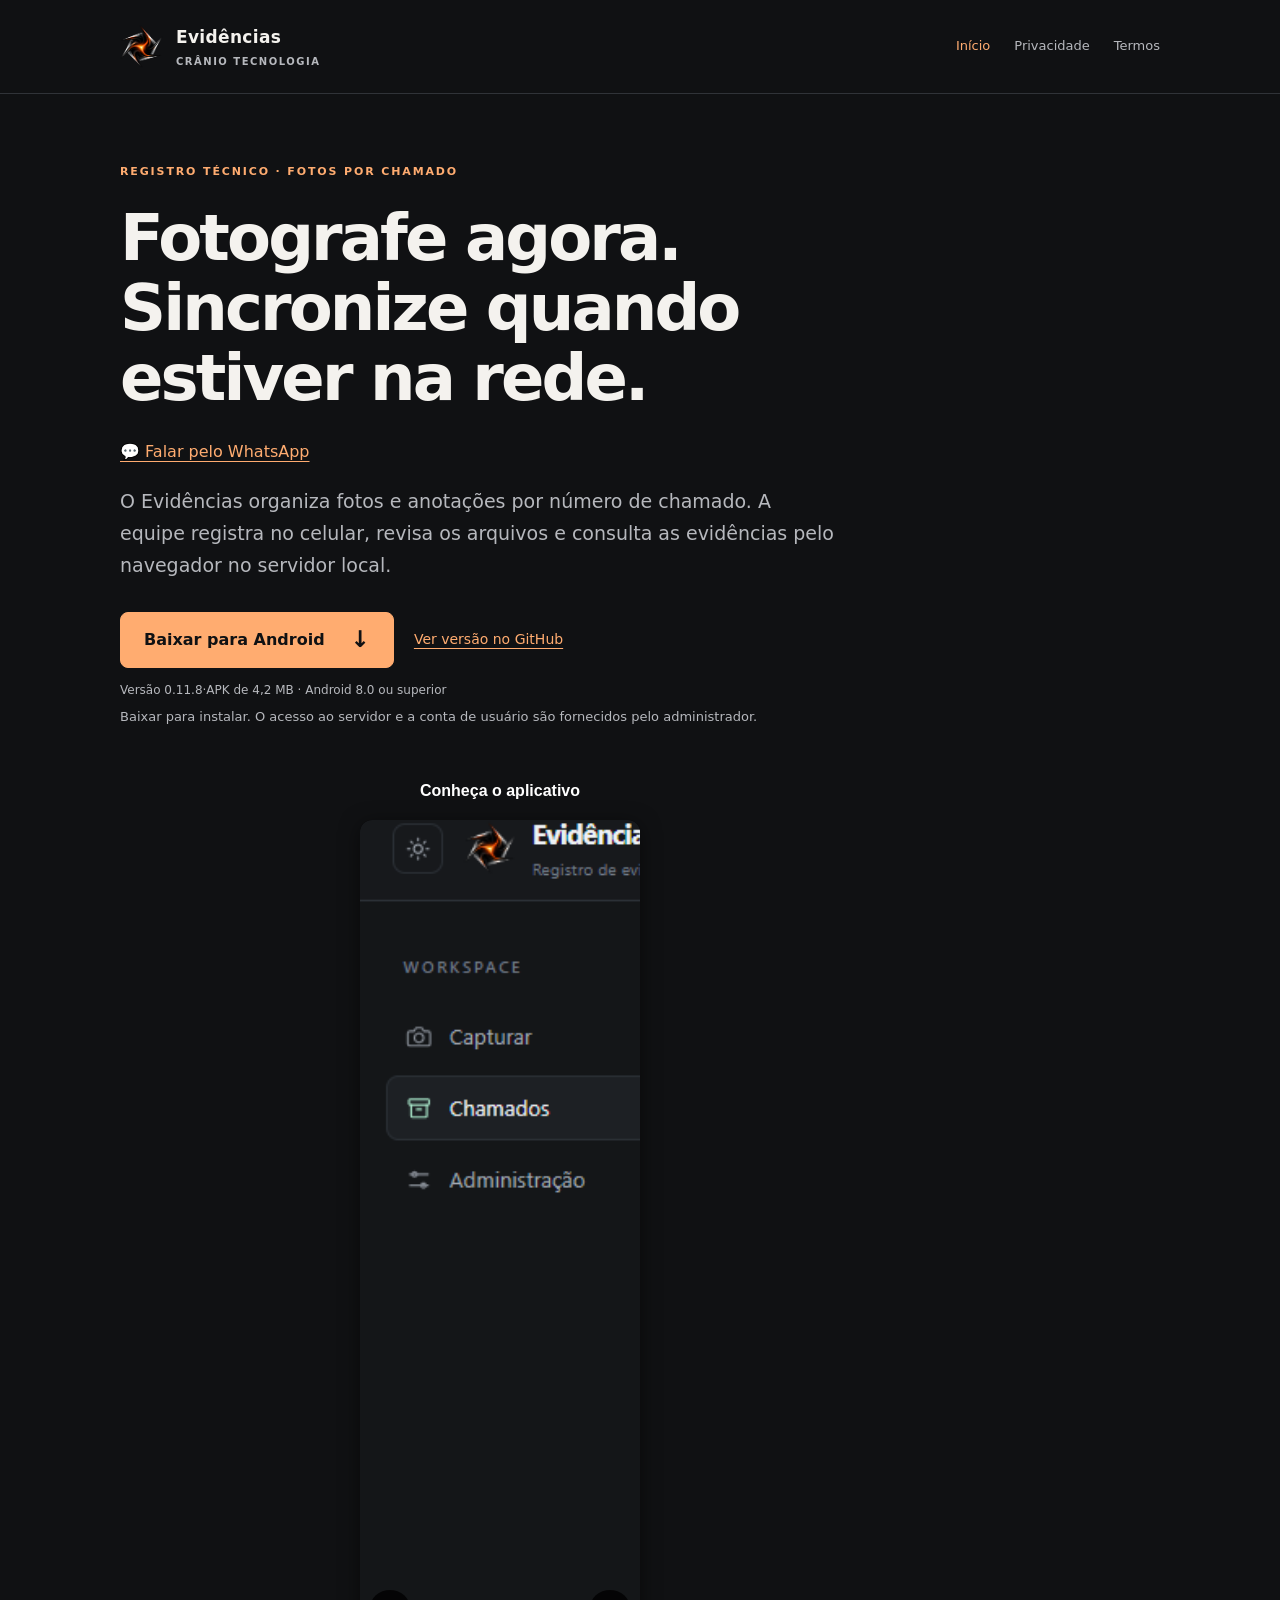
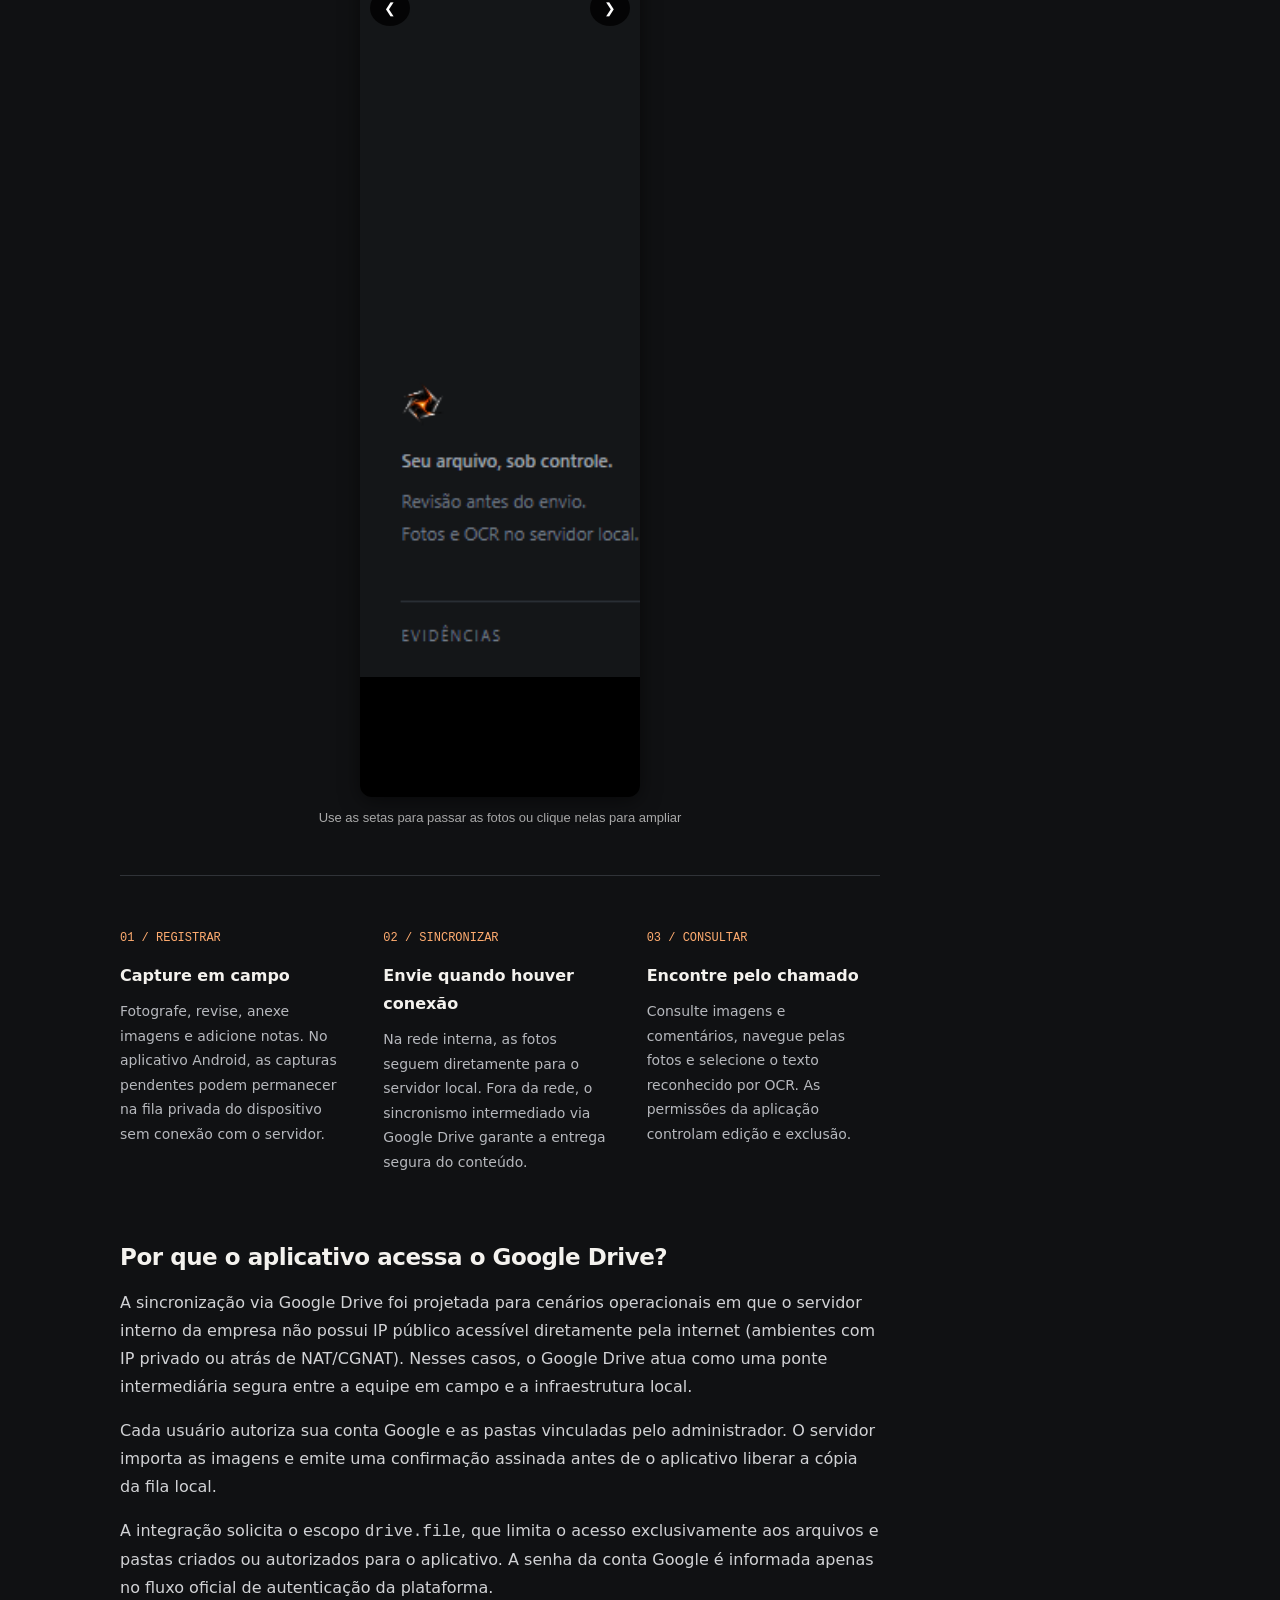
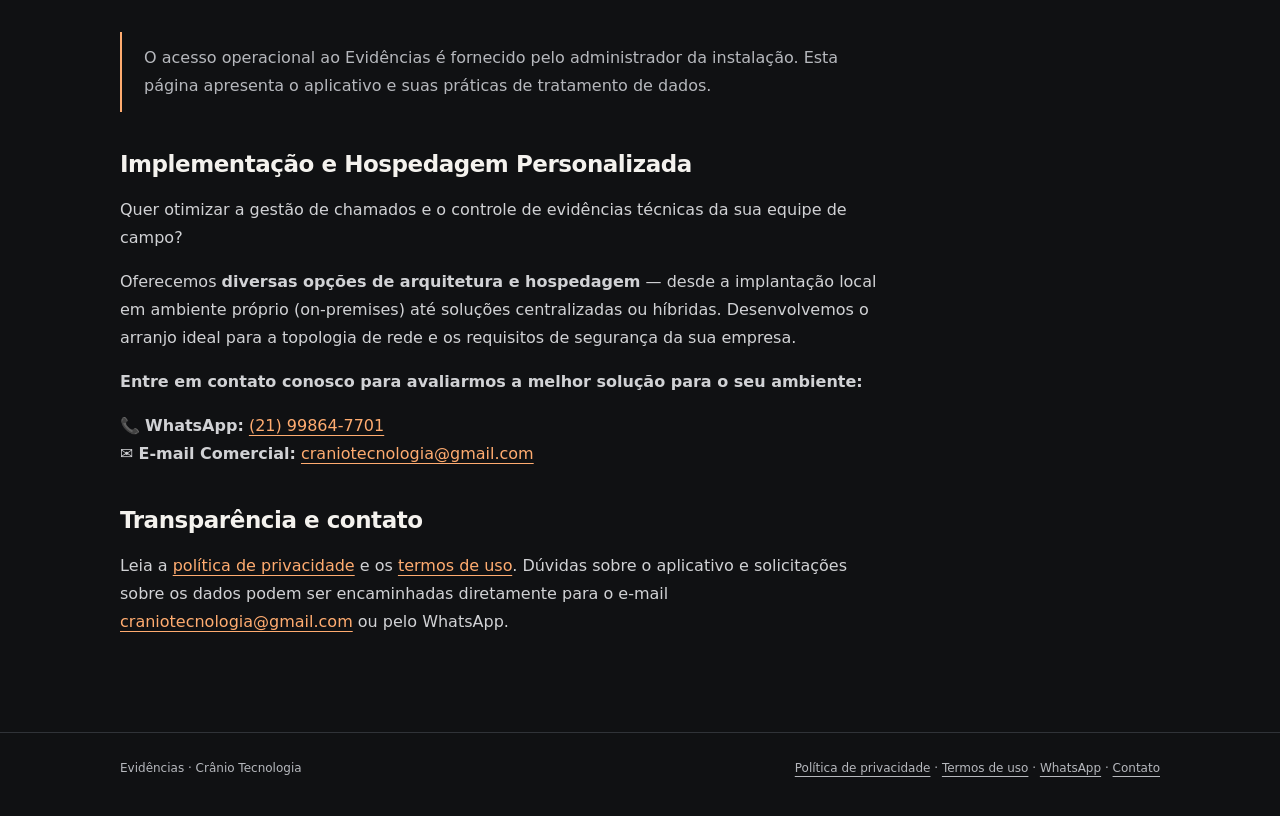
==== commit b3ebc80c: "Update index.html" ====
--- a/index.html
+++ b/index.html
@@ -44,40 +44,40 @@
       </div>
       <p class="download-details">Versão 0.11.8·APK de 4,2 MB · Android 8.0 ou superior</p>
       <p class="download-help">Baixar para instalar. O acesso ao servidor e a conta de usuário são fornecidos pelo administrador.</p>
-  <!-- Seção do Carrossel de Capturas de Tela Ajustado -->
+<!-- Seção do Carrossel Corrigida -->
 <div style="margin-top: 50px; text-align: center;">
     <h3 style="color: #fff; margin-bottom: 15px; font-family: sans-serif;">Conheça o aplicativo</h3>
     
-    <!-- Container principal do Carrossel com tamanho controlado -->
-    <div style="position: relative; max-width: 320px; margin: 0 auto; overflow: hidden; border-radius: 12px; box-shadow: 0 4px 20px rgba(0,0,0,0.5); background: #111;">
+    <!-- Container principal do Carrossel -->
+    <div style="position: relative; max-width: 280px; margin: 0 auto; overflow: hidden; border-radius: 12px; box-shadow: 0 4px 20px rgba(0,0,0,0.5); background: #000;">
         
         <!-- Faixa de imagens -->
-        <div class="carousel-track" style="display: flex; transition: transform 0.4s ease-in-out; width: 600%;">
+        <div class="carousel-track" style="display: flex; transition: transform 0.3s ease; width: 600%;">
             
-            <div style="min-width: 100%; box-sizing: border-box; cursor: pointer; display: flex; align-items: center; justify-content: center;" onclick="openLightbox(this.querySelector('img').src)">
-                <img src="Captura de tela 2026-11-12 095607.png" alt="Tela 1" style="width: 100%; height: auto; max-height: 500px; object-fit: contain; display: block;">
+            <div style="min-width: 100%; box-sizing: border-box; cursor: pointer;" onclick="openLightbox(this.querySelector('img').src)">
+                <img src="Captura%20de%20tela%202026-11-12%20095607.png" alt="Tela 1" style="width: 100%; height: auto; display: block;">
             </div>
-            <div style="min-width: 100%; box-sizing: border-box; cursor: pointer; display: flex; align-items: center; justify-content: center;" onclick="openLightbox(this.querySelector('img').src)">
-                <img src="Captura de tela 2026-11-12 095617.png" alt="Tela 2" style="width: 100%; height: auto; max-height: 500px; object-fit: contain; display: block;">
+            <div style="min-width: 100%; box-sizing: border-box; cursor: pointer;" onclick="openLightbox(this.querySelector('img').src)">
+                <img src="Captura%20de%20tela%202026-11-12%20095617.png" alt="Tela 2" style="width: 100%; height: auto; display: block;">
             </div>
-            <div style="min-width: 100%; box-sizing: border-box; cursor: pointer; display: flex; align-items: center; justify-content: center;" onclick="openLightbox(this.querySelector('img').src)">
-                <img src="Captura de tela 2026-11-12 095637.png" alt="Tela 3" style="width: 100%; height: auto; max-height: 500px; object-fit: contain; display: block;">
+            <div style="min-width: 100%; box-sizing: border-box; cursor: pointer;" onclick="openLightbox(this.querySelector('img').src)">
+                <img src="Captura%20de%20tela%202026-11-12%20095637.png" alt="Tela 3" style="width: 100%; height: auto; display: block;">
             </div>
-            <div style="min-width: 100%; box-sizing: border-box; cursor: pointer; display: flex; align-items: center; justify-content: center;" onclick="openLightbox(this.querySelector('img').src)">
-                <img src="Captura de tela 2026-11-12 095651.png" alt="Tela 4" style="width: 100%; height: auto; max-height: 500px; object-fit: contain; display: block;">
+            <div style="min-width: 100%; box-sizing: border-box; cursor: pointer;" onclick="openLightbox(this.querySelector('img').src)">
+                <img src="Captura%20de%20tela%202026-11-12%20095651.png" alt="Tela 4" style="width: 100%; height: auto; display: block;">
             </div>
-            <div style="min-width: 100%; box-sizing: border-box; cursor: pointer; display: flex; align-items: center; justify-content: center;" onclick="openLightbox(this.querySelector('img').src)">
-                <img src="Captura de tela 2026-11-12 095707.png" alt="Tela 5" style="width: 100%; height: auto; max-height: 500px; object-fit: contain; display: block;">
+            <div style="min-width: 100%; box-sizing: border-box; cursor: pointer;" onclick="openLightbox(this.querySelector('img').src)">
+                <img src="Captura%20de%20tela%202026-11-12%20095707.png" alt="Tela 5" style="width: 100%; height: auto; display: block;">
             </div>
-            <div style="min-width: 100%; box-sizing: border-box; cursor: pointer; display: flex; align-items: center; justify-content: center;" onclick="openLightbox(this.querySelector('img').src)">
-                <img src="Captura de tela 2026-11-12 095736.png" alt="Tela 6" style="width: 100%; height: auto; max-height: 500px; object-fit: contain; display: block;">
+            <div style="min-width: 100%; box-sizing: border-box; cursor: pointer;" onclick="openLightbox(this.querySelector('img').src)">
+                <img src="Captura%20de%20tela%202026-11-12%20095736.png" alt="Tela 6" style="width: 100%; height: auto; display: block;">
             </div>
 
         </div>
 
-        <!-- Botões de Navegação (Esquerda / Direita) -->
-        <button onclick="moveSlide(-1)" style="position: absolute; top: 50%; left: 10px; transform: translateY(-50%); background: rgba(0,0,0,0.7); color: white; border: none; padding: 10px 14px; cursor: pointer; border-radius: 50%; font-size: 14px; z-index: 10; transition: background 0.2s;">&#10094;</button>
-        <button onclick="moveSlide(1)" style="position: absolute; top: 50%; right: 10px; transform: translateY(-50%); background: rgba(0,0,0,0.7); color: white; border: none; padding: 10px 14px; cursor: pointer; border-radius: 50%; font-size: 14px; z-index: 10; transition: background 0.2s;">&#10095;</button>
+        <!-- Botões de Navegação -->
+        <button onclick="moveSlide(-1)" style="position: absolute; top: 50%; left: 10px; transform: translateY(-50%); background: rgba(0,0,0,0.8); color: white; border: none; padding: 10px 14px; cursor: pointer; border-radius: 50%; font-size: 14px; z-index: 10;">&#10094;</button>
+        <button onclick="moveSlide(1)" style="position: absolute; top: 50%; right: 10px; transform: translateY(-50%); background: rgba(0,0,0,0.8); color: white; border: none; padding: 10px 14px; cursor: pointer; border-radius: 50%; font-size: 14px; z-index: 10;">&#10095;</button>
     </div>
     
     <p style="color: #aaa; font-size: 13px; margin-top: 10px; font-family: sans-serif;">Use as setas para passar as fotos ou clique nelas para ampliar</p>
@@ -86,7 +86,7 @@
 <!-- Modal de Ampliação (Lightbox) -->
 <div id="lightbox-modal" style="display: none; position: fixed; top: 0; left: 0; width: 100%; height: 100%; background: rgba(0,0,0,0.9); z-index: 9999; align-items: center; justify-content: center; cursor: pointer;" onclick="closeLightbox()">
     <span style="position: absolute; top: 20px; right: 30px; color: #fff; font-size: 40px; font-weight: bold; cursor: pointer;">&times;</span>
-    <img id="lightbox-img" src="" style="max-width: 90%; max-height: 90%; border-radius: 8px; box-shadow: 0 0 25px rgba(255,255,255,0.2);">
+    <img id="lightbox-img" src="" style="max-width: 90%; max-height: 90%; border-radius: 8px;">
 </div>
 
 <!-- Script de Controle -->
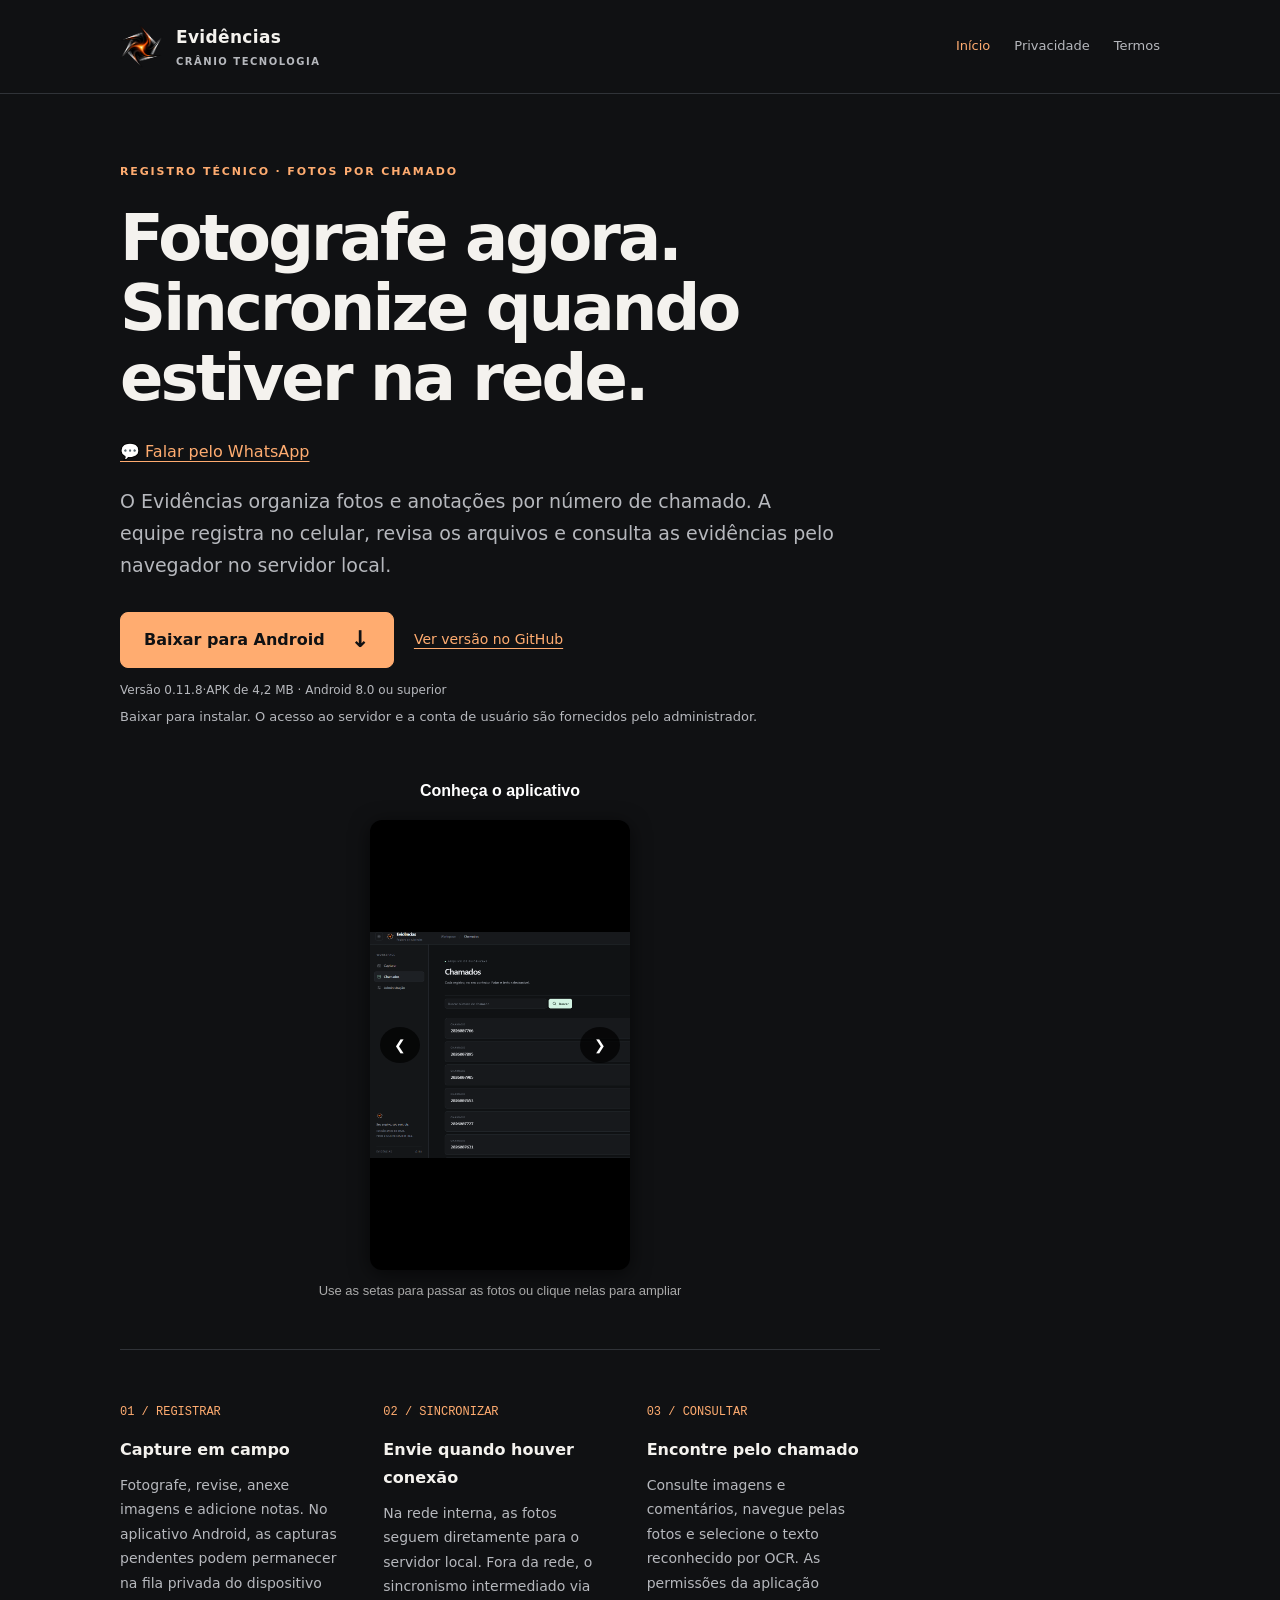
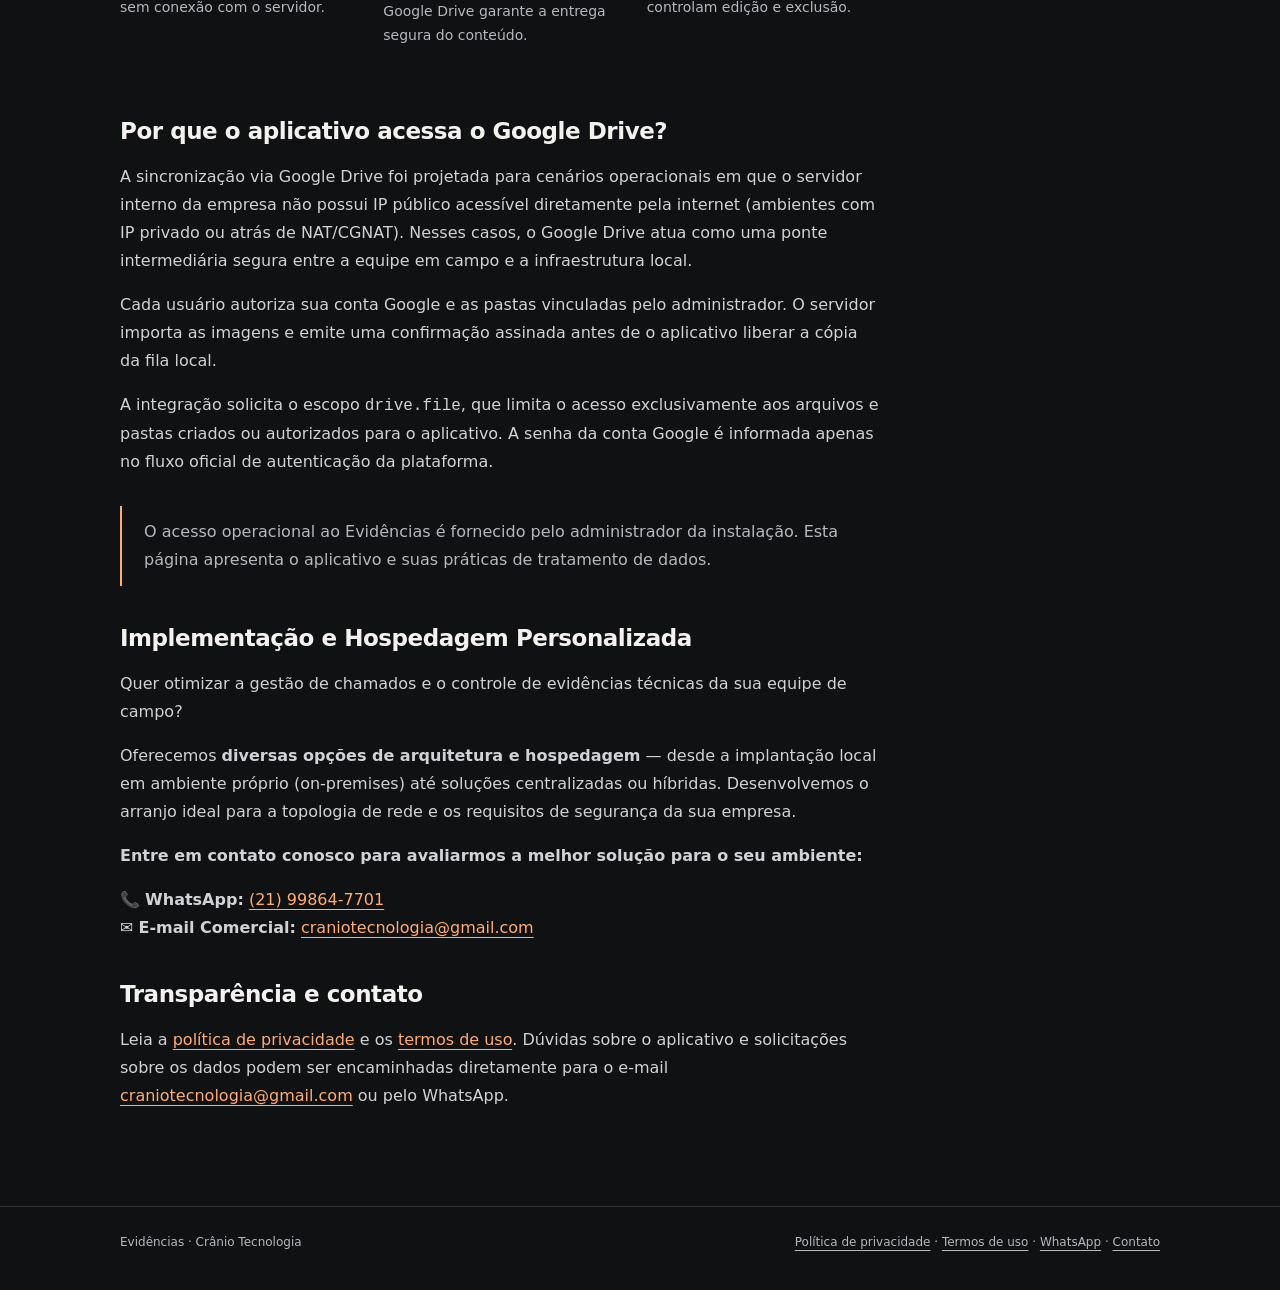
==== commit 487786dc: "Update index.html" ====
--- a/index.html
+++ b/index.html
@@ -44,40 +44,40 @@
       </div>
       <p class="download-details">Versão 0.11.8·APK de 4,2 MB · Android 8.0 ou superior</p>
       <p class="download-help">Baixar para instalar. O acesso ao servidor e a conta de usuário são fornecidos pelo administrador.</p>
-<!-- Seção do Carrossel Corrigida -->
+<!-- Seção do Carrossel Ajustada (Miniatura Estável) -->
 <div style="margin-top: 50px; text-align: center;">
     <h3 style="color: #fff; margin-bottom: 15px; font-family: sans-serif;">Conheça o aplicativo</h3>
     
-    <!-- Container principal do Carrossel -->
-    <div style="position: relative; max-width: 280px; margin: 0 auto; overflow: hidden; border-radius: 12px; box-shadow: 0 4px 20px rgba(0,0,0,0.5); background: #000;">
+    <!-- Container com tamanho restrito e controlado -->
+    <div style="position: relative; max-width: 260px; height: 450px; margin: 0 auto; overflow: hidden; border-radius: 12px; box-shadow: 0 4px 20px rgba(0,0,0,0.6); background: #000; display: flex; align-items: center; justify-content: center;">
         
         <!-- Faixa de imagens -->
-        <div class="carousel-track" style="display: flex; transition: transform 0.3s ease; width: 600%;">
+        <div class="carousel-track" style="display: flex; transition: transform 0.4s ease-in-out; width: 600%; height: 100%;">
             
-            <div style="min-width: 100%; box-sizing: border-box; cursor: pointer;" onclick="openLightbox(this.querySelector('img').src)">
-                <img src="Captura%20de%20tela%202026-11-12%20095607.png" alt="Tela 1" style="width: 100%; height: auto; display: block;">
+            <div style="min-width: 100%; height: 100%; display: flex; align-items: center; justify-content: center; cursor: pointer;" onclick="openLightbox(this.querySelector('img').src)">
+                <img src="Captura%20de%20tela%202026-11-12%20095607.png" alt="Tela 1" style="max-width: 100%; max-height: 100%; object-fit: contain; display: block;">
             </div>
-            <div style="min-width: 100%; box-sizing: border-box; cursor: pointer;" onclick="openLightbox(this.querySelector('img').src)">
-                <img src="Captura%20de%20tela%202026-11-12%20095617.png" alt="Tela 2" style="width: 100%; height: auto; display: block;">
+            <div style="min-width: 100%; height: 100%; display: flex; align-items: center; justify-content: center; cursor: pointer;" onclick="openLightbox(this.querySelector('img').src)">
+                <img src="Captura%20de%20tela%202026-11-12%20095617.png" alt="Tela 2" style="max-width: 100%; max-height: 100%; object-fit: contain; display: block;">
             </div>
-            <div style="min-width: 100%; box-sizing: border-box; cursor: pointer;" onclick="openLightbox(this.querySelector('img').src)">
-                <img src="Captura%20de%20tela%202026-11-12%20095637.png" alt="Tela 3" style="width: 100%; height: auto; display: block;">
+            <div style="min-width: 100%; height: 100%; display: flex; align-items: center; justify-content: center; cursor: pointer;" onclick="openLightbox(this.querySelector('img').src)">
+                <img src="Captura%20de%20tela%202026-11-12%20095637.png" alt="Tela 3" style="max-width: 100%; max-height: 100%; object-fit: contain; display: block;">
             </div>
-            <div style="min-width: 100%; box-sizing: border-box; cursor: pointer;" onclick="openLightbox(this.querySelector('img').src)">
-                <img src="Captura%20de%20tela%202026-11-12%20095651.png" alt="Tela 4" style="width: 100%; height: auto; display: block;">
+            <div style="min-width: 100%; height: 100%; display: flex; align-items: center; justify-content: center; cursor: pointer;" onclick="openLightbox(this.querySelector('img').src)">
+                <img src="Captura%20de%20tela%202026-11-12%20095651.png" alt="Tela 4" style="max-width: 100%; max-height: 100%; object-fit: contain; display: block;">
             </div>
-            <div style="min-width: 100%; box-sizing: border-box; cursor: pointer;" onclick="openLightbox(this.querySelector('img').src)">
-                <img src="Captura%20de%20tela%202026-11-12%20095707.png" alt="Tela 5" style="width: 100%; height: auto; display: block;">
+            <div style="min-width: 100%; height: 100%; display: flex; align-items: center; justify-content: center; cursor: pointer;" onclick="openLightbox(this.querySelector('img').src)">
+                <img src="Captura%20de%20tela%202026-11-12%20095707.png" alt="Tela 5" style="max-width: 100%; max-height: 100%; object-fit: contain; display: block;">
             </div>
-            <div style="min-width: 100%; box-sizing: border-box; cursor: pointer;" onclick="openLightbox(this.querySelector('img').src)">
-                <img src="Captura%20de%20tela%202026-11-12%20095736.png" alt="Tela 6" style="width: 100%; height: auto; display: block;">
+            <div style="min-width: 100%; height: 100%; display: flex; align-items: center; justify-content: center; cursor: pointer;" onclick="openLightbox(this.querySelector('img').src)">
+                <img src="Captura%20de%20tela%202026-11-12%20095736.png" alt="Tela 6" style="max-width: 100%; max-height: 100%; object-fit: contain; display: block;">
             </div>
 
         </div>
 
         <!-- Botões de Navegação -->
-        <button onclick="moveSlide(-1)" style="position: absolute; top: 50%; left: 10px; transform: translateY(-50%); background: rgba(0,0,0,0.8); color: white; border: none; padding: 10px 14px; cursor: pointer; border-radius: 50%; font-size: 14px; z-index: 10;">&#10094;</button>
-        <button onclick="moveSlide(1)" style="position: absolute; top: 50%; right: 10px; transform: translateY(-50%); background: rgba(0,0,0,0.8); color: white; border: none; padding: 10px 14px; cursor: pointer; border-radius: 50%; font-size: 14px; z-index: 10;">&#10095;</button>
+        <button onclick="moveSlide(-1)" style="position: absolute; top: 50%; left: 10px; transform: translateY(-50%); background: rgba(0,0,0,0.7); color: white; border: none; padding: 10px 14px; cursor: pointer; border-radius: 50%; font-size: 14px; z-index: 10;">&#10094;</button>
+        <button onclick="moveSlide(1)" style="position: absolute; top: 50%; right: 10px; transform: translateY(-50%); background: rgba(0,0,0,0.7); color: white; border: none; padding: 10px 14px; cursor: pointer; border-radius: 50%; font-size: 14px; z-index: 10;">&#10095;</button>
     </div>
     
     <p style="color: #aaa; font-size: 13px; margin-top: 10px; font-family: sans-serif;">Use as setas para passar as fotos ou clique nelas para ampliar</p>
@@ -89,7 +89,7 @@
     <img id="lightbox-img" src="" style="max-width: 90%; max-height: 90%; border-radius: 8px;">
 </div>
 
-<!-- Script de Controle -->
+<!-- Script de Controle Atualizado -->
 <script>
     let currentSlide = 0;
     const totalSlides = 6;
@@ -102,7 +102,7 @@
             currentSlide = 0;
         }
         const track = document.querySelector('.carousel-track');
-        track.style.transform = `translateX(-${currentSlide * 100}%)`;
+        track.style.transform = `translateX(-${currentSlide * (100 / totalSlides)}%)`;
     }
 
     function openLightbox(src) {
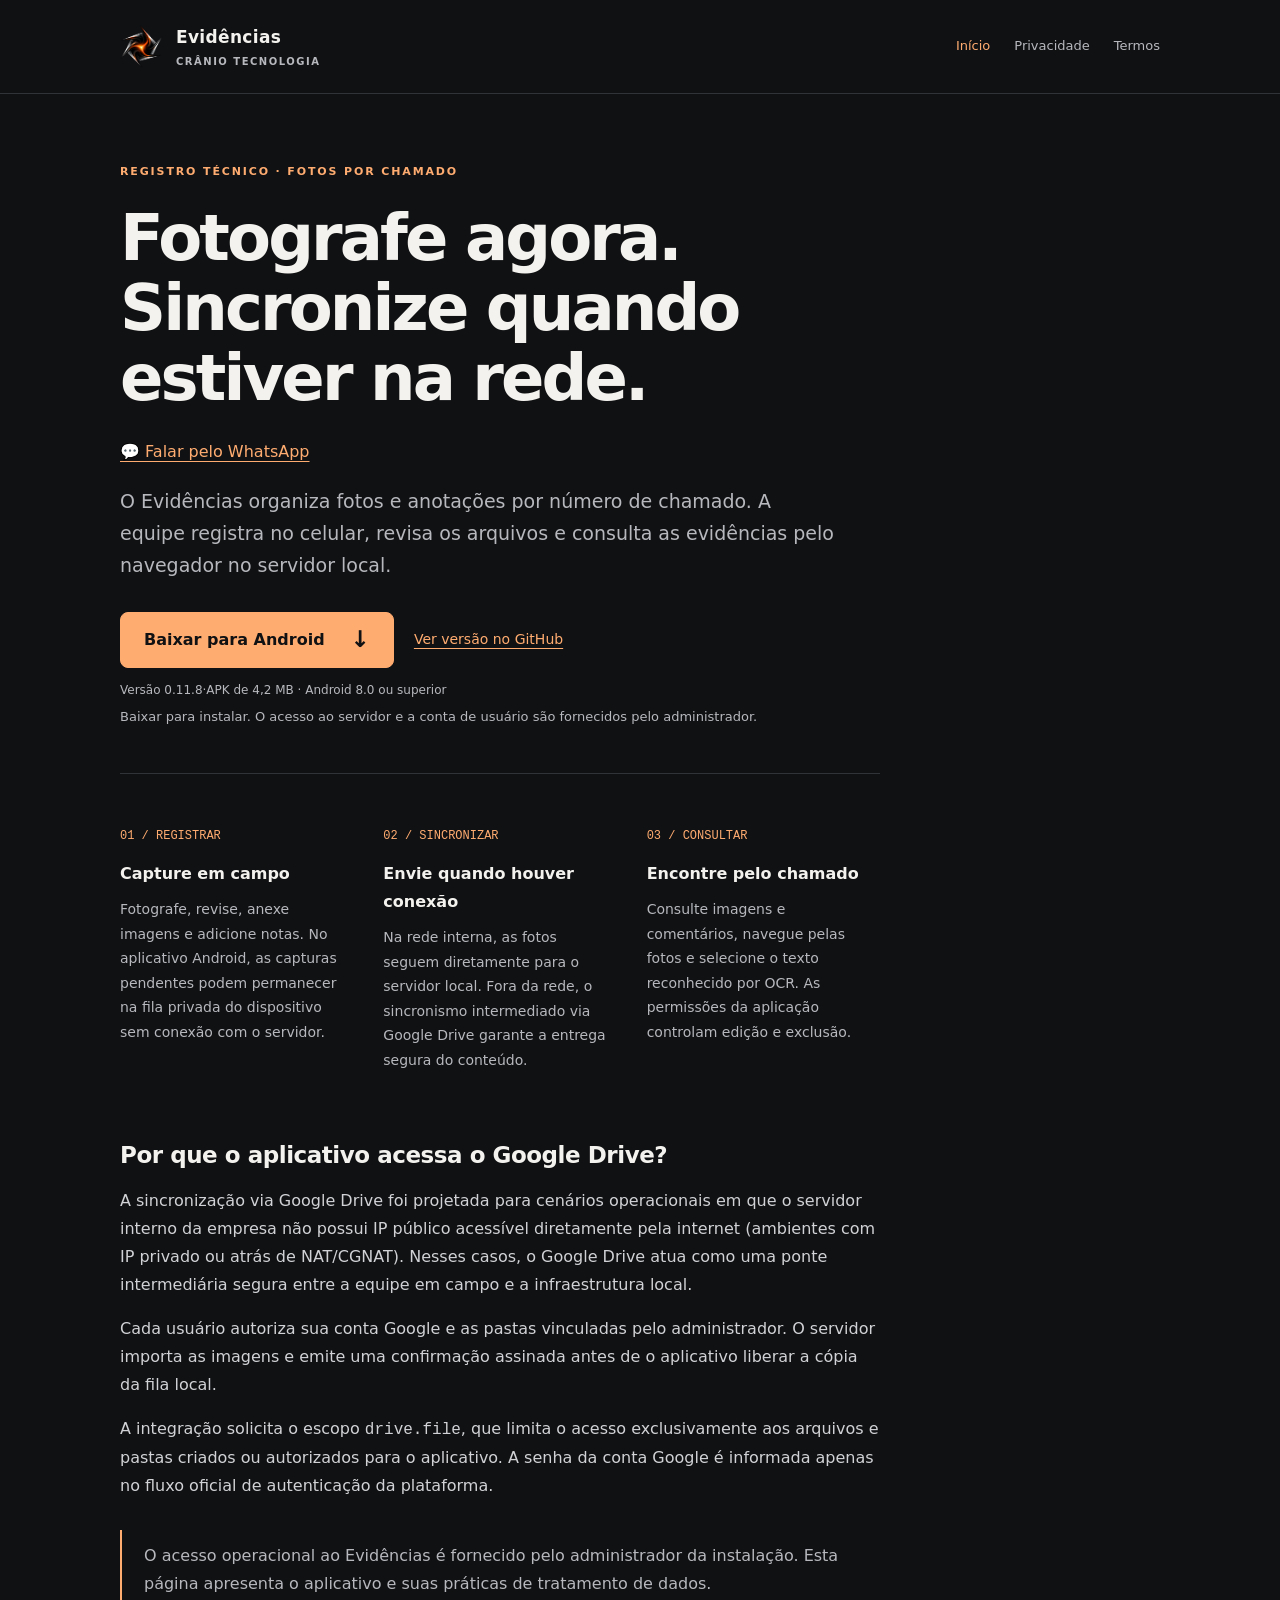
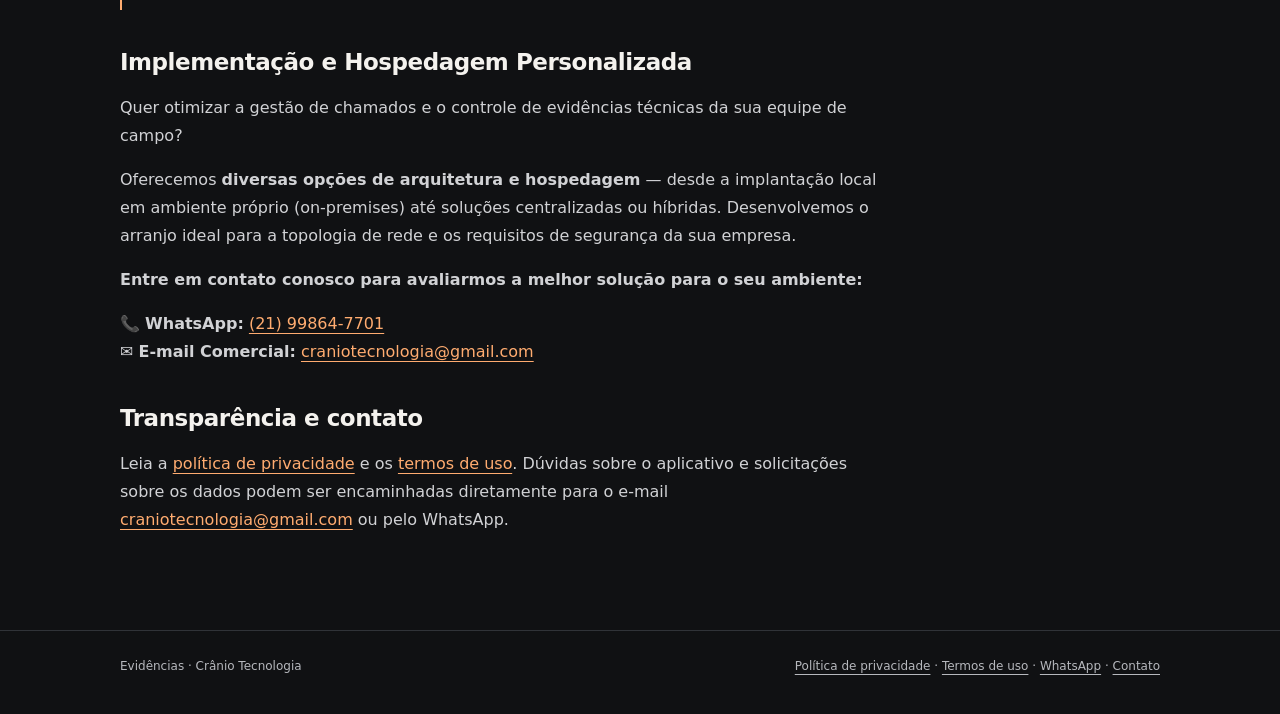
==== commit ae64eca3: "Update index.html" ====
--- a/index.html
+++ b/index.html
@@ -44,78 +44,7 @@
       </div>
       <p class="download-details">Versão 0.11.8·APK de 4,2 MB · Android 8.0 ou superior</p>
       <p class="download-help">Baixar para instalar. O acesso ao servidor e a conta de usuário são fornecidos pelo administrador.</p>
-<!-- Seção do Carrossel Ajustada (Miniatura Estável) -->
-<div style="margin-top: 50px; text-align: center;">
-    <h3 style="color: #fff; margin-bottom: 15px; font-family: sans-serif;">Conheça o aplicativo</h3>
-    
-    <!-- Container com tamanho restrito e controlado -->
-    <div style="position: relative; max-width: 260px; height: 450px; margin: 0 auto; overflow: hidden; border-radius: 12px; box-shadow: 0 4px 20px rgba(0,0,0,0.6); background: #000; display: flex; align-items: center; justify-content: center;">
-        
-        <!-- Faixa de imagens -->
-        <div class="carousel-track" style="display: flex; transition: transform 0.4s ease-in-out; width: 600%; height: 100%;">
-            
-            <div style="min-width: 100%; height: 100%; display: flex; align-items: center; justify-content: center; cursor: pointer;" onclick="openLightbox(this.querySelector('img').src)">
-                <img src="Captura%20de%20tela%202026-11-12%20095607.png" alt="Tela 1" style="max-width: 100%; max-height: 100%; object-fit: contain; display: block;">
-            </div>
-            <div style="min-width: 100%; height: 100%; display: flex; align-items: center; justify-content: center; cursor: pointer;" onclick="openLightbox(this.querySelector('img').src)">
-                <img src="Captura%20de%20tela%202026-11-12%20095617.png" alt="Tela 2" style="max-width: 100%; max-height: 100%; object-fit: contain; display: block;">
-            </div>
-            <div style="min-width: 100%; height: 100%; display: flex; align-items: center; justify-content: center; cursor: pointer;" onclick="openLightbox(this.querySelector('img').src)">
-                <img src="Captura%20de%20tela%202026-11-12%20095637.png" alt="Tela 3" style="max-width: 100%; max-height: 100%; object-fit: contain; display: block;">
-            </div>
-            <div style="min-width: 100%; height: 100%; display: flex; align-items: center; justify-content: center; cursor: pointer;" onclick="openLightbox(this.querySelector('img').src)">
-                <img src="Captura%20de%20tela%202026-11-12%20095651.png" alt="Tela 4" style="max-width: 100%; max-height: 100%; object-fit: contain; display: block;">
-            </div>
-            <div style="min-width: 100%; height: 100%; display: flex; align-items: center; justify-content: center; cursor: pointer;" onclick="openLightbox(this.querySelector('img').src)">
-                <img src="Captura%20de%20tela%202026-11-12%20095707.png" alt="Tela 5" style="max-width: 100%; max-height: 100%; object-fit: contain; display: block;">
-            </div>
-            <div style="min-width: 100%; height: 100%; display: flex; align-items: center; justify-content: center; cursor: pointer;" onclick="openLightbox(this.querySelector('img').src)">
-                <img src="Captura%20de%20tela%202026-11-12%20095736.png" alt="Tela 6" style="max-width: 100%; max-height: 100%; object-fit: contain; display: block;">
-            </div>
 
-        </div>
-
-        <!-- Botões de Navegação -->
-        <button onclick="moveSlide(-1)" style="position: absolute; top: 50%; left: 10px; transform: translateY(-50%); background: rgba(0,0,0,0.7); color: white; border: none; padding: 10px 14px; cursor: pointer; border-radius: 50%; font-size: 14px; z-index: 10;">&#10094;</button>
-        <button onclick="moveSlide(1)" style="position: absolute; top: 50%; right: 10px; transform: translateY(-50%); background: rgba(0,0,0,0.7); color: white; border: none; padding: 10px 14px; cursor: pointer; border-radius: 50%; font-size: 14px; z-index: 10;">&#10095;</button>
-    </div>
-    
-    <p style="color: #aaa; font-size: 13px; margin-top: 10px; font-family: sans-serif;">Use as setas para passar as fotos ou clique nelas para ampliar</p>
-</div>
-
-<!-- Modal de Ampliação (Lightbox) -->
-<div id="lightbox-modal" style="display: none; position: fixed; top: 0; left: 0; width: 100%; height: 100%; background: rgba(0,0,0,0.9); z-index: 9999; align-items: center; justify-content: center; cursor: pointer;" onclick="closeLightbox()">
-    <span style="position: absolute; top: 20px; right: 30px; color: #fff; font-size: 40px; font-weight: bold; cursor: pointer;">&times;</span>
-    <img id="lightbox-img" src="" style="max-width: 90%; max-height: 90%; border-radius: 8px;">
-</div>
-
-<!-- Script de Controle Atualizado -->
-<script>
-    let currentSlide = 0;
-    const totalSlides = 6;
-
-    function moveSlide(direction) {
-        currentSlide += direction;
-        if (currentSlide < 0) {
-            currentSlide = totalSlides - 1;
-        } else if (currentSlide >= totalSlides) {
-            currentSlide = 0;
-        }
-        const track = document.querySelector('.carousel-track');
-        track.style.transform = `translateX(-${currentSlide * (100 / totalSlides)}%)`;
-    }
-
-    function openLightbox(src) {
-        const modal = document.getElementById('lightbox-modal');
-        const img = document.getElementById('lightbox-img');
-        img.src = src;
-        modal.style.display = 'flex';
-    }
-
-    function closeLightbox() {
-        document.getElementById('lightbox-modal').style.display = 'none';
-    }
-</script>
 </div>
 
     <hr class="rule">
